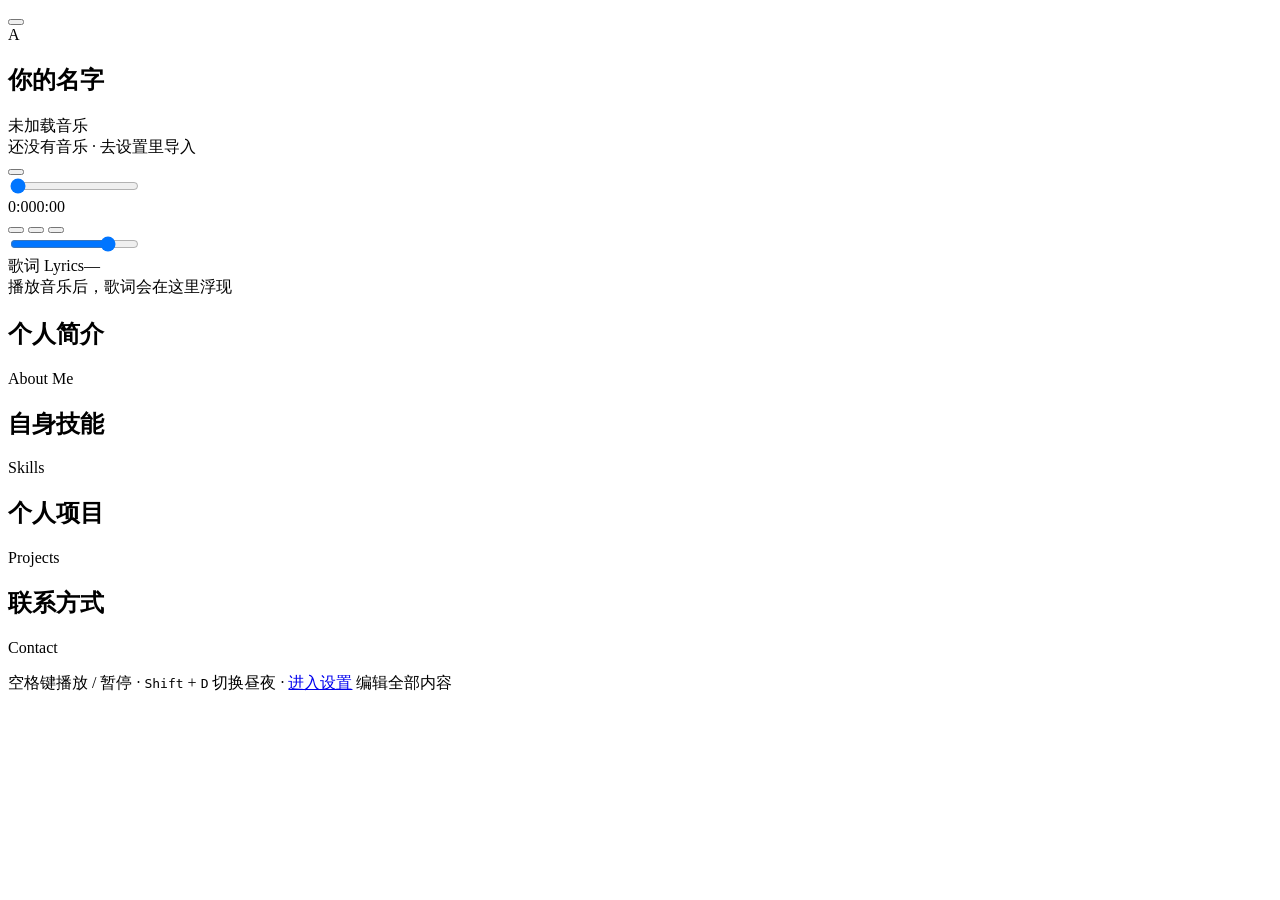
==== index.html @ a54785e3 "Add files via upload My homepage" ====
<!DOCTYPE html>
<html lang="zh-CN" data-theme="light">
<head>
<meta charset="UTF-8">
<meta name="viewport" content="width=device-width, initial-scale=1, viewport-fit=cover">
<meta name="theme-color" content="#eef1f8" id="metaTheme">
<meta name="description" content="可定制的个人主页：个人简介 / 自身技能 / 个人项目 / 联系方式 / 音乐播放器">
<title>个人主页</title>
<link rel="icon" href="data:image/svg+xml,%3Csvg xmlns='http://www.w3.org/2000/svg' viewBox='0 0 32 32'%3E%3Crect width='32' height='32' rx='9' fill='%235b7cfa'/%3E%3Ccircle cx='16' cy='13' r='4.6' fill='%23fff'/%3E%3Cpath d='M7 27c1.4-4.6 5-7 9-7s7.6 2.4 9 7' fill='%23fff'/%3E%3C/svg%3E">
<link rel="stylesheet" href="css/theme.css">
<link rel="stylesheet" href="css/main.css">
</head>
<body class="page page--home">

<!-- =========================================================================
     背景装饰层：双主题下光斑与网格线各自不同，切换时随令牌一起过渡
     ====================================================================== -->
<div class="bg-decor" aria-hidden="true">
  <span class="blob blob--1"></span>
  <span class="blob blob--2"></span>
  <span class="blob blob--3"></span>
  <i class="grid-lines"></i>
</div>

<!-- =========================================================================
     整体骨架：CSS Grid 两列
       .shell {
         grid-template-columns: 330px minmax(0, 1fr);
         grid-template-areas: "sidebar content";   ← 命名区域合并
       }
     ====================================================================== -->
<div class="shell">

  <!-- =======================================================================
       左侧栏（grid-area: sidebar）
         ① 左上角：设置按钮（跳转设置页）+ 昼夜切换按钮
         ② 中部：圆形头像 + 姓名
         ③ 下部：音乐播放器
         ④ 播放器下方：浮层歌词
       ==================================================================== -->
  <aside class="sidebar">
    <div class="sidebar__card glass">

      <!-- ① 左上角工具条 -->
      <div class="sidebar__top">
        <div class="sidebar__tools">
          <a class="icon-btn icon-btn--gear" id="settingsBtn" href="settings.html"
             title="打开设置" aria-label="打开设置页"></a>
          <button class="icon-btn theme-toggle" id="themeToggle" type="button"
                  title="切换白日 / 黑夜（快捷键 Shift + D）" aria-label="切换主题"></button>
        </div>
      </div>

      <!-- ② 圆形头像 + 姓名 -->
      <div class="profile">
        <div class="avatar">
          <img id="avatarImg" alt="个人头像" hidden>
          <span class="avatar__fallback" id="avatarFallback">A</span>
          <span class="avatar__ring" aria-hidden="true"></span>
        </div>
        <h1 class="profile__name" id="profileName">你的名字</h1>
        <p class="profile__title" id="profileTitle"></p>
        <p class="profile__motto" id="profileMotto"></p>
      </div>

      <!-- ③ 音乐播放器 -->
      <section class="player" id="player" aria-label="音乐播放器">
        <div class="player__head">
          <div class="disc" id="disc">
            <img id="cover" alt="专辑封面" hidden>
            <span class="disc__hole"></span>
          </div>
          <div class="player__meta">
            <div class="player__song" id="songTitle">未加载音乐</div>
            <div class="player__artist" id="songArtist">还没有音乐 · 去设置里导入</div>
          </div>
          <button class="icon-btn icon-btn--sm" id="listBtn" type="button" title="播放列表" aria-label="播放列表"></button>
        </div>

        <div class="player__progress">
          <input class="range" type="range" id="seek" min="0" max="1000" value="0" aria-label="播放进度">
          <div class="player__time"><span id="cur">0:00</span><span id="dur">0:00</span></div>
        </div>

        <div class="player__controls">
          <button class="ctrl" id="prevBtn" type="button" title="上一首" aria-label="上一首"></button>
          <button class="ctrl ctrl--main" id="playBtn" type="button" title="播放 / 暂停（空格）" aria-label="播放"></button>
          <button class="ctrl" id="nextBtn" type="button" title="下一首" aria-label="下一首"></button>
          <div class="player__volume">
            <span id="volumeIco" aria-hidden="true"></span>
            <input class="range" type="range" id="volume" min="0" max="100" value="80" aria-label="音量">
          </div>
        </div>

        <div class="playlist" id="playlist" hidden></div>
      </section>

      <!-- ④ 歌词浮层：随播放进度逐行浮现 -->
      <section class="lyrics" id="lyricsPanel" aria-label="歌词">
        <div class="lyrics__head"><span>歌词 Lyrics</span><span id="lyricHint">—</span></div>
        <div class="lyrics__viewport" id="lyricViewport">
          <div class="lyric-empty">播放音乐后，歌词会在这里浮现</div>
        </div>
      </section>

    </div>
  </aside>

  <!-- =======================================================================
       右侧内容区（grid-area: content）
         板块自上而下固定顺序：个人简介 → 自身技能 → 个人项目 → 联系方式
       ==================================================================== -->
  <main class="content">

    <!-- 板块一：个人简介（普通文本排版） -->
    <section class="section glass reveal" id="sec-bio" style="--i:0">
      <header class="section__head">
        <h2 class="section__title"><span class="dot"></span>个人简介</h2>
        <span class="section__en">About Me</span>
      </header>
      <div class="bio" id="bioText"></div>
      <div class="bio__meta" id="bioMeta" hidden></div>
    </section>

    <!-- 板块二：自身技能（毛玻璃卡片网格，设置里可用「+」无限新增） -->
    <section class="section glass reveal" id="sec-skills" style="--i:1">
      <header class="section__head">
        <h2 class="section__title"><span class="dot"></span>自身技能</h2>
        <span class="section__en">Skills <em id="skillCount"></em></span>
      </header>

      <!-- ★ 网格合并示例：
             grid-template-columns: repeat(auto-fill, minmax(160px, 1fr));
             grid-auto-rows: 104px;          统一行高，方便跨行合并
             grid-auto-flow: dense;          合并留下的空洞由后续卡片回填
             卡片尺寸由设置里的「卡片尺寸」决定：
               wide → grid-column: span 2        横向合并 2 列
               tall → grid-row: span 2           纵向合并 2 行
               big  → span 2 / span 2            2×2 合并 4 格                    -->
      <div class="skills-grid" id="skillsGrid"></div>
    </section>

    <!-- 板块三：个人项目（点击任意毛玻璃卡片 = 跳转 GitHub 主页） -->
    <section class="section glass reveal" id="sec-projects" style="--i:2">
      <header class="section__head">
        <h2 class="section__title"><span class="dot"></span>个人项目</h2>
        <div class="section__actions">
          <a class="chip" id="githubHome" href="#" target="_blank" rel="noopener" hidden></a>
          <span class="section__en">Projects</span>
        </div>
      </header>
      <div class="projects-grid" id="projectsGrid"></div>
    </section>

    <!-- 板块四：联系方式（微信 / QQ / 邮箱 / 电话，点击卡片复制） -->
    <section class="section glass reveal" id="sec-contact" style="--i:3">
      <header class="section__head">
        <h2 class="section__title"><span class="dot"></span>联系方式</h2>
        <span class="section__en">Contact</span>
      </header>
      <div class="contact-grid" id="contactGrid"></div>
    </section>

    <p class="foot">
      空格键播放 / 暂停 · <kbd>Shift</kbd> + <kbd>D</kbd> 切换昼夜 ·
      <a href="settings.html">进入设置</a> 编辑全部内容
    </p>
  </main>
</div>

<!-- 音乐播放内核 -->
<audio id="audio" preload="metadata"></audio>

<!-- 轻提示 -->
<div class="toast" id="toast" role="status" aria-live="polite"></div>

<script src="js/store.js"></script>
<script src="js/theme.js"></script>
<script src="js/main.js"></script>
</body>
</html>
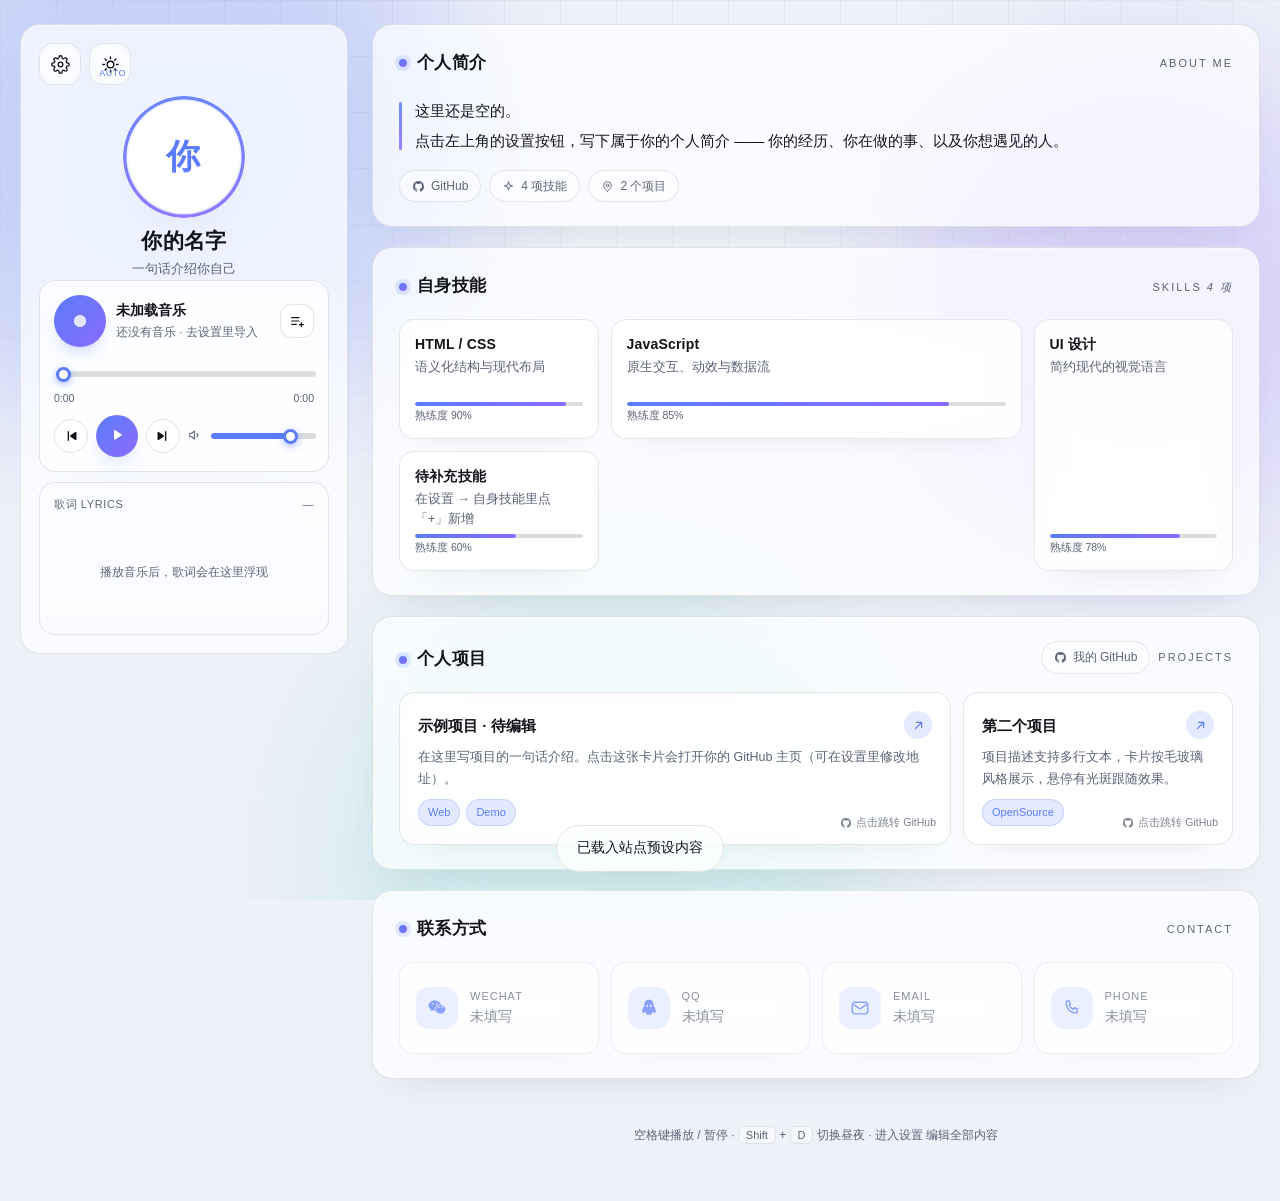
==== commit a7e5c919: "Add files via upload" ====
--- a/index.html
+++ b/index.html
@@ -7,8 +7,8 @@
 <meta name="description" content="可定制的个人主页：个人简介 / 自身技能 / 个人项目 / 联系方式 / 音乐播放器">
 <title>个人主页</title>
 <link rel="icon" href="data:image/svg+xml,%3Csvg xmlns='http://www.w3.org/2000/svg' viewBox='0 0 32 32'%3E%3Crect width='32' height='32' rx='9' fill='%235b7cfa'/%3E%3Ccircle cx='16' cy='13' r='4.6' fill='%23fff'/%3E%3Cpath d='M7 27c1.4-4.6 5-7 9-7s7.6 2.4 9 7' fill='%23fff'/%3E%3C/svg%3E">
-<link rel="stylesheet" href="css/theme.css">
-<link rel="stylesheet" href="css/main.css">
+<link rel="stylesheet" href="css/theme.css?v=2">
+<link rel="stylesheet" href="css/main.css?v=2">
 </head>
 <body class="page page--home">
 
@@ -174,8 +174,8 @@
 <!-- 轻提示 -->
 <div class="toast" id="toast" role="status" aria-live="polite"></div>
 
-<script src="js/store.js"></script>
-<script src="js/theme.js"></script>
-<script src="js/main.js"></script>
+<script src="js/store.js?v=2"></script>
+<script src="js/theme.js?v=2"></script>
+<script src="js/main.js?v=2"></script>
 </body>
 </html>
--- a/css/theme.css
+++ b/css/theme.css
@@ -0,0 +1,550 @@
+/* ============================================================================
+ * theme.css —— 设计令牌 / 白日·黑夜双主题 / 全局动效 / 通用组件
+ * ----------------------------------------------------------------------------
+ * 【主题切换动效的实现原理】
+ *   1. 用 @property 把「颜色令牌」注册成真正的 CSS 自定义属性（语法 <color>）。
+ *      未注册的自定义属性只是一段字符串，浏览器无法对它做插值；
+ *      注册之后，它就成了可以被 transition 平滑过渡的真实类型值。
+ *   2. 所有组件都只使用 var(--token) 取色，不写死颜色。
+ *   3. 切换主题时只改 <html data-theme="dark|light">，
+ *      令牌在 :root 上做 620ms 插值 → 整站颜色「同时」平滑流动。
+ *   4. JS 额外叠加波纹 / 圆形擦除 / 淡入淡出特效，形成完整的切换动效。
+ * ========================================================================== */
+
+/* ---------------------------------------------------------------------------
+ * 1. 注册可插值的令牌（颜色 + 长度）
+ * ------------------------------------------------------------------------- */
+@property --bg          { syntax: "<color>";  inherits: true; initial-value: #eef1f8; }
+@property --bg-2        { syntax: "<color>";  inherits: true; initial-value: #ffffff; }
+@property --text        { syntax: "<color>";  inherits: true; initial-value: #12141a; }
+@property --muted       { syntax: "<color>";  inherits: true; initial-value: #5c6376; }
+@property --surface     { syntax: "<color>";  inherits: true; initial-value: rgba(255,255,255,.72); }
+@property --surface-2   { syntax: "<color>";  inherits: true; initial-value: rgba(255,255,255,.48); }
+@property --border      { syntax: "<color>";  inherits: true; initial-value: rgba(18,20,26,.10); }
+@property --accent      { syntax: "<color>";  inherits: true; initial-value: #5b7cfa; }
+@property --accent-2    { syntax: "<color>";  inherits: true; initial-value: #8a6bff; }
+@property --shadow      { syntax: "<color>";  inherits: true; initial-value: rgba(23,29,48,.14); }
+@property --blur        { syntax: "<length>"; inherits: true; initial-value: 18px; }
+@property --radius      { syntax: "<length>"; inherits: true; initial-value: 20px; }
+
+/* ---------------------------------------------------------------------------
+ * 2. 令牌定义：:root = 白日主题（浅色）；[data-theme="dark"] = 黑夜主题
+ * ------------------------------------------------------------------------- */
+:root {
+  /* 时间/缓动 */
+  --dur: 620ms;
+  --dur-fast: 220ms;
+  --ease: cubic-bezier(.22, .68, .28, 1);
+  --ease-out: cubic-bezier(.16, 1, .3, 1);
+
+  /* 白日主题配色 */
+  --bg: #eef1f8;
+  --bg-2: #ffffff;
+  --text: #12141a;
+  --muted: #5c6376;
+  --surface: rgba(255, 255, 255, .72);
+  --surface-2: rgba(255, 255, 255, .48);
+  --border: rgba(18, 20, 26, .10);
+  --shadow: rgba(23, 29, 48, .14);
+  --accent: #5b7cfa;
+  --accent-2: #8a6bff;
+
+  --blob-1: rgba(91, 124, 250, .28);
+  --blob-2: rgba(138, 107, 255, .22);
+  --blob-3: rgba(64, 200, 190, .18);
+  --ink-line: rgba(18, 20, 26, .045);
+
+  color-scheme: light;
+
+  /* ★ 主题动效核心：令牌自身参与过渡，整站颜色随之流动 */
+  transition:
+    --bg var(--dur) var(--ease),
+    --bg-2 var(--dur) var(--ease),
+    --text var(--dur) var(--ease),
+    --muted var(--dur) var(--ease),
+    --surface var(--dur) var(--ease),
+    --surface-2 var(--dur) var(--ease),
+    --border var(--dur) var(--ease),
+    --accent var(--dur) var(--ease),
+    --accent-2 var(--dur) var(--ease),
+    --shadow var(--dur) var(--ease);
+}
+
+[data-theme="dark"] {
+  /* 黑夜主题配色 */
+  --bg: #0a0c12;
+  --bg-2: #12151d;
+  --text: #eef1f8;
+  --muted: #98a1b4;
+  --surface: rgba(24, 28, 38, .66);
+  --surface-2: rgba(30, 35, 47, .5);
+  --border: rgba(255, 255, 255, .10);
+  --shadow: rgba(0, 0, 0, .55);
+  --accent: #6d8bff;
+  --accent-2: #a98cff;
+
+  --blob-1: rgba(80, 110, 240, .30);
+  --blob-2: rgba(150, 100, 255, .24);
+  --blob-3: rgba(40, 180, 200, .18);
+  --ink-line: rgba(255, 255, 255, .05);
+
+  color-scheme: dark;
+}
+
+/* ---------------------------------------------------------------------------
+ * 2.1 由强调色派生出来的半透明色
+ * ---------------------------------------------------------------------------
+ * ⚠️ 线上兼容性：这些值用 color-mix() 从 --accent 实时推导。
+ *    旧版 Safari(<16.2) / Firefox(<113) 不认识 color-mix，
+ *    而「未注册的自定义属性里写了不支持的函数」不会退回上一行声明，
+ *    只会让最终 background/border 变成无效值（界面掉色）。
+ *    所以这里先给一套固定兜底值，再用 @supports 覆盖成动态推导 —— 
+ *    这样任何浏览器打开线上站点都能看到完整的毛玻璃与强调色。
+ * ------------------------------------------------------------------------- */
+:root {
+  --accent-soft: rgba(91, 124, 250, .16);
+  --accent-line: rgba(91, 124, 250, .45);
+  --ring: rgba(91, 124, 250, .55);
+  --track: rgba(18, 20, 26, .14);
+}
+[data-theme="dark"] {
+  --accent-soft: rgba(109, 139, 255, .18);
+  --accent-line: rgba(109, 139, 255, .45);
+  --ring: rgba(109, 139, 255, .55);
+  --track: rgba(255, 255, 255, .14);
+}
+@supports (color: color-mix(in oklab, red, blue)) {
+  :root {
+    --accent-soft: color-mix(in oklab, var(--accent) 16%, transparent);
+    --accent-line: color-mix(in oklab, var(--accent) 45%, transparent);
+    --ring: color-mix(in oklab, var(--accent) 55%, transparent);
+    --track: color-mix(in oklab, var(--text) 14%, transparent);
+  }
+}
+
+/* ---------------------------------------------------------------------------
+ * 3. 基础重置
+ * ------------------------------------------------------------------------- */
+* { box-sizing: border-box; }
+
+html, body { min-height: 100%; }
+
+body {
+  margin: 0;
+  font-family: "PingFang SC", "HarmonyOS Sans SC", "Microsoft YaHei UI", "Microsoft YaHei",
+               -apple-system, BlinkMacSystemFont, "Segoe UI", Roboto, "Helvetica Neue", sans-serif;
+  font-size: 15px;
+  line-height: 1.7;
+  color: var(--text);
+  background: var(--bg);
+  -webkit-font-smoothing: antialiased;
+  text-rendering: optimizeLegibility;
+  overflow-x: hidden;
+}
+
+h1, h2, h3, h4, p, figure { margin: 0; }
+a { color: inherit; text-decoration: none; }
+button, input, select, textarea { font: inherit; color: inherit; }
+button { border: 0; background: none; cursor: pointer; }
+img { display: block; max-width: 100%; }
+ul { margin: 0; padding: 0; list-style: none; }
+
+/* hidden 属性必须永远生效：否则 img/display:flex 等规则会盖掉它，
+   导致未设置头像时把 alt 文字（"个人头像"）显示出来 */
+[hidden] { display: none !important; }
+
+::selection { background: var(--accent-soft); color: var(--text); }
+
+:focus-visible {
+  outline: 2px solid var(--ring);
+  outline-offset: 2px;
+  border-radius: 8px;
+}
+
+/* 滚动条 */
+* { scrollbar-width: thin; scrollbar-color: var(--track) transparent; }
+*::-webkit-scrollbar { width: 8px; height: 8px; }
+*::-webkit-scrollbar-thumb {
+  background: var(--track);
+  border-radius: 999px;
+}
+*::-webkit-scrollbar-thumb:hover { background: var(--accent-line); }
+*::-webkit-scrollbar-track { background: transparent; }
+
+/* ---------------------------------------------------------------------------
+ * 4. 背景装饰：双主题各有不同的光斑与网格线
+ * ------------------------------------------------------------------------- */
+.bg-decor {
+  position: fixed;
+  inset: 0;
+  z-index: 0;
+  overflow: hidden;
+  pointer-events: none;
+}
+.bg-decor .blob {
+  position: absolute;
+  display: block;
+  border-radius: 50%;
+  filter: blur(70px);
+  opacity: .95;
+  transition: background var(--dur) var(--ease);
+}
+.blob--1 { width: 46vw; height: 46vw; left: -10vw; top: -12vw; background: var(--blob-1); animation: float1 22s var(--ease) infinite alternate; }
+.blob--2 { width: 38vw; height: 38vw; right: -8vw; top: 6vh; background: var(--blob-2); animation: float2 26s var(--ease) infinite alternate; }
+.blob--3 { width: 42vw; height: 42vw; left: 26vw; bottom: -18vw; background: var(--blob-3); animation: float3 30s var(--ease) infinite alternate; }
+
+.bg-decor .grid-lines {
+  position: absolute;
+  inset: 0;
+  background-image:
+    linear-gradient(to right, var(--ink-line) 1px, transparent 1px),
+    linear-gradient(to bottom, var(--ink-line) 1px, transparent 1px);
+  background-size: 56px 56px;
+  mask-image: radial-gradient(120% 90% at 50% 0%, #000 20%, transparent 78%);
+  -webkit-mask-image: radial-gradient(120% 90% at 50% 0%, #000 20%, transparent 78%);
+  transition: background-image var(--dur) var(--ease);
+}
+
+@keyframes float1 { from { transform: translate3d(0, 0, 0) scale(1); } to { transform: translate3d(4vw, 6vh, 0) scale(1.12); } }
+@keyframes float2 { from { transform: translate3d(0, 0, 0) scale(1.08); } to { transform: translate3d(-5vw, 8vh, 0) scale(.95); } }
+@keyframes float3 { from { transform: translate3d(0, 0, 0) scale(.96); } to { transform: translate3d(6vw, -6vh, 0) scale(1.1); } }
+
+/* ---------------------------------------------------------------------------
+ * 5. 通用组件
+ * ------------------------------------------------------------------------- */
+
+/* 5.1 毛玻璃卡片 —— 技能 / 项目 / 联系方式等板块的视觉基础 */
+.glass {
+  position: relative;
+  background: var(--surface);
+  border: 1px solid var(--border);
+  border-radius: var(--radius);
+  backdrop-filter: blur(var(--blur)) saturate(160%);
+  -webkit-backdrop-filter: blur(var(--blur)) saturate(160%);
+  box-shadow:
+    0 18px 40px -24px var(--shadow),
+    inset 0 1px 0 color-mix(in oklab, var(--bg-2) 55%, transparent);
+}
+
+.card { padding: 22px; }
+
+/* 5.2 按钮 */
+.btn {
+  display: inline-flex;
+  align-items: center;
+  gap: 8px;
+  padding: 10px 16px;
+  border-radius: calc(var(--radius) * .6);
+  background: var(--surface-2);
+  border: 1px solid var(--border);
+  color: var(--text);
+  font-size: 14px;
+  font-weight: 500;
+  cursor: pointer;
+  transition: transform var(--dur-fast) var(--ease), background var(--dur-fast) var(--ease),
+              border-color var(--dur-fast) var(--ease), box-shadow var(--dur-fast) var(--ease);
+}
+.btn:hover { transform: translateY(-2px); border-color: var(--accent-line); box-shadow: 0 12px 24px -16px var(--shadow); }
+.btn:active { transform: translateY(0) scale(.98); }
+.btn svg { width: 16px; height: 16px; }
+
+.btn--primary {
+  background: linear-gradient(135deg, var(--accent), var(--accent-2));
+  border-color: transparent;
+  color: #fff;
+  box-shadow: 0 14px 28px -16px var(--accent);
+}
+.btn--primary:hover { box-shadow: 0 18px 34px -14px var(--accent); }
+
+.btn--ghost { background: transparent; }
+.btn--danger { color: #ff6b6b; border-color: color-mix(in oklab, #ff6b6b 35%, transparent); }
+.btn--danger:hover { background: color-mix(in oklab, #ff6b6b 12%, transparent); border-color: #ff6b6b; }
+.btn--sm { padding: 7px 12px; font-size: 13px; }
+
+/* 5.3 图标按钮（设置入口 / 主题切换） */
+.icon-btn {
+  display: inline-grid;
+  place-items: center;
+  width: 42px;
+  height: 42px;
+  border-radius: 14px;
+  background: var(--surface-2);
+  border: 1px solid var(--border);
+  color: var(--text);
+  cursor: pointer;
+  backdrop-filter: blur(calc(var(--blur) * .6));
+  -webkit-backdrop-filter: blur(calc(var(--blur) * .6));
+  transition: transform var(--dur-fast) var(--ease), background var(--dur-fast) var(--ease),
+              border-color var(--dur-fast) var(--ease), color var(--dur-fast) var(--ease);
+}
+.icon-btn:hover { transform: translateY(-2px); border-color: var(--accent-line); color: var(--accent); }
+.icon-btn:active { transform: scale(.94); }
+.icon-btn svg { width: 19px; height: 19px; }
+.icon-btn--sm { width: 34px; height: 34px; border-radius: 11px; }
+.icon-btn--sm svg { width: 16px; height: 16px; }
+
+/* 设置齿轮：悬停缓慢旋转 */
+.icon-btn--gear:hover svg { transform: rotate(60deg); }
+.icon-btn--gear svg { transition: transform 520ms var(--ease-out); }
+
+/* 5.4 昼夜切换按钮：太阳/月亮叠放 + 旋转淡出淡入 */
+.theme-toggle { position: relative; overflow: hidden; }
+.theme-toggle .tm-ico {
+  position: absolute;
+  inset: 0;
+  display: grid;
+  place-items: center;
+  transition: transform 520ms var(--ease-out), opacity 320ms var(--ease);
+}
+.theme-toggle .tm-ico--sun { transform: translateY(0) rotate(0deg); opacity: 1; }
+.theme-toggle .tm-ico--moon { transform: translateY(120%) rotate(-90deg); opacity: 0; }
+[data-theme="dark"] .theme-toggle .tm-ico--sun { transform: translateY(-120%) rotate(90deg); opacity: 0; }
+[data-theme="dark"] .theme-toggle .tm-ico--moon { transform: translateY(0) rotate(0deg); opacity: 1; }
+.theme-toggle .auto-badge {
+  position: absolute;
+  right: 4px;
+  bottom: 3px;
+  font-size: 9px;
+  letter-spacing: .5px;
+  color: var(--accent);
+  opacity: 0;
+  transform: translateY(4px);
+  transition: opacity var(--dur-fast) var(--ease), transform var(--dur-fast) var(--ease);
+}
+body[data-theme-mode="auto"] .theme-toggle .auto-badge { opacity: 1; transform: translateY(0); }
+
+/* 5.5 表单控件 */
+.field { display: grid; gap: 8px; margin-bottom: 18px; }
+.field__label { font-size: 13px; font-weight: 600; color: var(--text); display: flex; align-items: center; gap: 8px; }
+.field__hint { font-size: 12px; color: var(--muted); line-height: 1.6; }
+
+.input, .textarea, .select {
+  width: 100%;
+  padding: 11px 14px;
+  border-radius: calc(var(--radius) * .55);
+  background: var(--surface-2);
+  border: 1px solid var(--border);
+  color: var(--text);
+  font-size: 14px;
+  transition: border-color var(--dur-fast) var(--ease), box-shadow var(--dur-fast) var(--ease), background var(--dur-fast) var(--ease);
+}
+.input::placeholder, .textarea::placeholder { color: var(--muted); opacity: .75; }
+.input:focus, .textarea:focus, .select:focus {
+  outline: none;
+  border-color: var(--accent);
+  box-shadow: 0 0 0 4px var(--accent-soft);
+}
+.textarea { min-height: 110px; resize: vertical; line-height: 1.75; }
+.select { appearance: none; cursor: pointer;
+  background-image: linear-gradient(45deg, transparent 50%, var(--muted) 50%), linear-gradient(135deg, var(--muted) 50%, transparent 50%);
+  background-position: calc(100% - 18px) calc(50% + 1px), calc(100% - 13px) calc(50% + 1px);
+  background-size: 5px 5px, 5px 5px;
+  background-repeat: no-repeat;
+  padding-right: 34px;
+}
+.select option { background: var(--bg-2); color: var(--text); }
+
+/* 自定义滑杆：用 --p 控制已填充比例 */
+.range {
+  -webkit-appearance: none;
+  appearance: none;
+  width: 100%;
+  height: 6px;
+  border-radius: 999px;
+  background: linear-gradient(90deg, var(--accent) 0 var(--p, 0%), var(--track) var(--p, 0%) 100%);
+  cursor: pointer;
+  transition: background var(--dur-fast) linear;
+}
+.range::-webkit-slider-thumb {
+  -webkit-appearance: none;
+  width: 15px; height: 15px;
+  border-radius: 50%;
+  background: var(--bg-2);
+  border: 3px solid var(--accent);
+  box-shadow: 0 2px 10px -2px var(--accent);
+  transition: transform var(--dur-fast) var(--ease);
+}
+.range::-webkit-slider-thumb:hover { transform: scale(1.18); }
+.range::-moz-range-thumb {
+  width: 13px; height: 13px; border-radius: 50%;
+  background: var(--bg-2); border: 3px solid var(--accent); cursor: pointer;
+}
+
+/* 开关 */
+.switch { display: inline-flex; align-items: center; gap: 10px; cursor: pointer; user-select: none; }
+.switch input { position: absolute; opacity: 0; pointer-events: none; }
+.switch__track {
+  width: 44px; height: 26px; border-radius: 999px;
+  background: var(--track);
+  border: 1px solid var(--border);
+  position: relative;
+  transition: background var(--dur-fast) var(--ease);
+}
+.switch__track::after {
+  content: "";
+  position: absolute; top: 2px; left: 2px;
+  width: 20px; height: 20px; border-radius: 50%;
+  background: var(--bg-2);
+  box-shadow: 0 2px 8px -2px var(--shadow);
+  transition: transform 320ms var(--ease-out), background var(--dur-fast) var(--ease);
+}
+.switch input:checked + .switch__track { background: linear-gradient(135deg, var(--accent), var(--accent-2)); }
+.switch input:checked + .switch__track::after { transform: translateX(18px); }
+.switch__text { font-size: 13px; }
+
+/* 分段控件 */
+.seg {
+  display: inline-flex;
+  gap: 4px;
+  padding: 4px;
+  border-radius: calc(var(--radius) * .6);
+  background: var(--surface-2);
+  border: 1px solid var(--border);
+}
+.seg__item {
+  padding: 8px 16px;
+  border-radius: calc(var(--radius) * .45);
+  font-size: 13px;
+  font-weight: 500;
+  color: var(--muted);
+  transition: color var(--dur-fast) var(--ease), background var(--dur-fast) var(--ease), transform var(--dur-fast) var(--ease);
+}
+.seg__item:hover { color: var(--text); }
+.seg__item.is-active {
+  color: #fff;
+  background: linear-gradient(135deg, var(--accent), var(--accent-2));
+  box-shadow: 0 8px 18px -12px var(--accent);
+}
+
+/* 色点 */
+.color-dots { display: flex; gap: 10px; flex-wrap: wrap; align-items: center; }
+.color-dot {
+  width: 28px; height: 28px; border-radius: 50%;
+  border: 2px solid transparent;
+  box-shadow: 0 4px 12px -6px var(--shadow);
+  cursor: pointer;
+  transition: transform var(--dur-fast) var(--ease), border-color var(--dur-fast) var(--ease);
+}
+.color-dot:hover { transform: scale(1.12); }
+.color-dot.is-active { border-color: var(--text); transform: scale(1.06); }
+input[type="color"].color-input {
+  width: 44px; height: 30px; padding: 0; border: 1px solid var(--border);
+  border-radius: 9px; background: none; cursor: pointer;
+}
+
+/* 提示条 */
+.toast {
+  position: fixed;
+  left: 50%;
+  bottom: 28px;
+  z-index: 9999;
+  transform: translate(-50%, 24px);
+  padding: 11px 20px;
+  font-size: 13.5px;
+  color: var(--text);
+  border-radius: 999px;
+  background: var(--surface);
+  border: 1px solid var(--border);
+  backdrop-filter: blur(calc(var(--blur) * 1.2)) saturate(160%);
+  -webkit-backdrop-filter: blur(calc(var(--blur) * 1.2)) saturate(160%);
+  box-shadow: 0 20px 40px -22px var(--shadow);
+  opacity: 0;
+  pointer-events: none;
+  transition: opacity 300ms var(--ease), transform 380ms var(--ease-out);
+}
+.toast.is-on { opacity: 1; transform: translate(-50%, 0); }
+
+/* ---------------------------------------------------------------------------
+ * 6. 主题切换特效层（由 js/theme.js 动态创建与驱动）
+ * ------------------------------------------------------------------------- */
+
+/* 6.1 波纹：从点击处扩散的强调色光波 */
+.fx-wave {
+  position: fixed;
+  z-index: 9998;
+  left: 0; top: 0;
+  width: 12px; height: 12px;
+  margin: -6px 0 0 -6px;
+  border-radius: 50%;
+  pointer-events: none;
+  background: radial-gradient(circle, var(--accent-soft) 0%, color-mix(in oklab, var(--accent) 10%, transparent) 45%, transparent 70%);
+  transform: translate3d(var(--fx-x), var(--fx-y), 0) scale(.4);
+  opacity: .95;
+  animation: fx-wave-out var(--fx-dur, 760ms) var(--ease-out) forwards;
+}
+@keyframes fx-wave-out {
+  to { transform: translate3d(var(--fx-x), var(--fx-y), 0) scale(var(--fx-scale, 150)); opacity: 0; }
+}
+
+/* 6.2 圆形擦除：新主题背景从点击处铺满全屏 */
+.fx-wipe {
+  position: fixed;
+  inset: 0;
+  z-index: 9997;
+  pointer-events: none;
+  background: var(--wipe-color);
+  clip-path: circle(0% at var(--fx-x) var(--fx-y));
+  transition: clip-path var(--fx-dur, 620ms) var(--ease-out), opacity var(--dur-fast) var(--ease);
+}
+.fx-wipe.is-grow { clip-path: circle(var(--fx-r, 150%) at var(--fx-x) var(--fx-y)); }
+.fx-wipe.is-out { opacity: 0; }
+
+/* 6.3 淡入淡出：一层与主题同色的薄幕 */
+.fx-veil {
+  position: fixed;
+  inset: 0;
+  z-index: 9997;
+  pointer-events: none;
+  background: var(--wipe-color);
+  opacity: 0;
+  transition: opacity calc(var(--fx-dur, 620ms) / 2) var(--ease), background var(--dur) var(--ease);
+}
+.fx-veil.is-on { opacity: .55; }
+
+/* 6.4 内容层的切换微动效：整页轻微缩放 + 上浮，掩盖颜色插值的瞬间 */
+body.is-switching .shell { animation: shell-swap 620ms var(--ease-out); }
+@keyframes shell-swap {
+  0%   { transform: scale(1); filter: blur(0); }
+  35%  { transform: scale(.992); filter: blur(1.2px); }
+  100% { transform: scale(1); filter: blur(0); }
+}
+
+/* 6.5 原生 View Transitions（浏览器支持时自动获得圆形揭示效果） */
+::view-transition-old(root),
+::view-transition-new(root) { animation: none; mix-blend-mode: normal; }
+::view-transition-old(root) { z-index: 1; }
+::view-transition-new(root) { z-index: 2; }
+
+/* ---------------------------------------------------------------------------
+ * 7. 动画工具类
+ * ------------------------------------------------------------------------- */
+@keyframes fade-up { from { opacity: 0; transform: translateY(18px); } to { opacity: 1; transform: none; } }
+@keyframes pop-in  { from { opacity: 0; transform: scale(.92); } to { opacity: 1; transform: scale(1); } }
+@keyframes spin    { to { transform: rotate(360deg); } }
+@keyframes pulse   { 0%, 100% { opacity: .55; } 50% { opacity: 1; } }
+
+.anim-fade-up { animation: fade-up 620ms var(--ease-out) both; animation-delay: calc(var(--i, 0) * 70ms); }
+
+/* 滚动渐入：由 IntersectionObserver 添加 .is-in */
+.reveal { opacity: 0; transform: translateY(22px); transition: opacity 640ms var(--ease-out), transform 640ms var(--ease-out); transition-delay: calc(var(--i, 0) * 70ms); }
+.reveal.is-in { opacity: 1; transform: none; }
+
+/* ---------------------------------------------------------------------------
+ * 8. 无障碍：尊重系统「减弱动态效果」偏好
+ * ------------------------------------------------------------------------- */
+@media (prefers-reduced-motion: reduce) {
+  *, *::before, *::after {
+    animation-duration: .001ms !important;
+    animation-iteration-count: 1 !important;
+    transition-duration: .001ms !important;
+  }
+}
+
+/* 关闭动效（设置里的开关会给 <html> 加 .no-motion） */
+.no-motion *,
+.no-motion *::before,
+.no-motion *::after {
+  animation-duration: .001ms !important;
+  transition-duration: .001ms !important;
+}
+.no-motion { --dur: 0ms; --dur-fast: 0ms; }
--- a/css/main.css
+++ b/css/main.css
@@ -0,0 +1,642 @@
+/* ============================================================================
+ * main.css —— 个人主页布局
+ * ----------------------------------------------------------------------------
+ * ★★★ 网格合并（Grid Merge）速查 —— 本文件所有排版都由 CSS Grid 完成 ★★★
+ *
+ *   ① 命名区域合并：grid-template-areas 中同名的字符串会被合并成一整块区域，
+ *      例如 "sidebar content" 让侧栏独占第一列，内容区独占第二列，两列不会互相挤压。
+ *          grid-template-columns: 320px minmax(0, 1fr);
+ *          grid-template-areas: "sidebar content";
+ *
+ *   ② 跨列合并（横向合并）：grid-column: span 2;  —— 卡片横跨 2 条列轨道
+ *   ③ 跨行合并（纵向合并）：grid-row: span 2;     —— 卡片纵跨 2 条行轨道
+ *   ④ 四点定位合并：grid-area: 行起 / 列起 / 行止 / 列止，例如 grid-area: 1 / 1 / 3 / 3
+ *      表示从第 1 行第 1 列开始，到第 3 行第 3 列之前结束（吃掉 2×2 = 4 个单元格）。
+ *   ⑤ 整行合并：grid-column: 1 / -1;  —— 从第一条线到最后一条线，即横跨整行。
+ *   ⑥ dense 自动回填：grid-auto-flow: dense; —— 大卡片合并后留下的空洞，
+ *      由后面的小卡片自动补位，避免出现锯齿状空隙（技能网格就靠它）。
+ *
+ *   主页结构：
+ *     .shell  ├─ .sidebar（设置按钮 / 圆形头像+姓名 / 音乐播放器 / 浮层歌词）
+ *             └─ .content（个人简介 → 自身技能 → 个人项目 → 联系方式，自上而下）
+ * ========================================================================== */
+
+/* ---------------------------------------------------------------------------
+ * 1. 页面骨架
+ * ------------------------------------------------------------------------- */
+.page {
+  position: relative;
+  min-height: 100vh;
+  padding: 24px 0 56px;
+}
+
+.shell {
+  position: relative;
+  z-index: 1;
+  width: min(1240px, calc(100% - 40px));
+  margin: 0 auto;
+
+  display: grid;
+  /* ① 命名区域合并：两列 + 两个区域名 */
+  grid-template-columns: 330px minmax(0, 1fr);
+  grid-template-areas: "sidebar content";
+  gap: 22px;
+  align-items: start;
+}
+
+/* ---------------------------------------------------------------------------
+ * 2. 左侧栏
+ * ------------------------------------------------------------------------- */
+.sidebar {
+  grid-area: sidebar;             /* ① 直接引用命名区域，等价于 grid-column:1 / grid-row:1 */
+  position: sticky;
+  top: 24px;
+  display: grid;
+  gap: 14px;
+  max-height: calc(100vh - 48px);
+  overflow-y: auto;
+  overflow-x: hidden;
+  padding-right: 2px;
+}
+.sidebar::-webkit-scrollbar { width: 5px; }
+
+.sidebar__card { padding: 18px; }
+
+/* 左上角工具条：设置按钮 + 昼夜切换按钮 */
+.sidebar__top {
+  display: flex;
+  align-items: center;
+  justify-content: space-between;
+  gap: 8px;
+  margin-bottom: 16px;
+}
+.sidebar__tools { display: flex; gap: 8px; }
+
+/* ---------------------------------------------------------------------------
+ * 3. 圆形头像 + 姓名
+ * ------------------------------------------------------------------------- */
+.profile { display: grid; justify-items: center; text-align: center; gap: 4px; }
+
+.avatar {
+  position: relative;
+  width: 112px;
+  height: 112px;
+  border-radius: 50%;
+  display: grid;
+  place-items: center;
+  margin-bottom: 10px;
+  background: var(--bg-2);
+  box-shadow: 0 20px 40px -26px var(--shadow);
+}
+.avatar img {
+  width: 100%; height: 100%;
+  border-radius: 50%;
+  object-fit: cover;
+  background: linear-gradient(135deg, var(--accent-soft), var(--surface-2));
+  transition: transform 620ms var(--ease-out);
+}
+.avatar:hover img { transform: scale(1.05); }
+/* 头像外圈的渐变光环：用 conic-gradient + mask 抠出圆环 */
+.avatar__ring {
+  position: absolute;
+  inset: -5px;
+  border-radius: 50%;
+  background: conic-gradient(from 0deg, var(--accent), var(--accent-2), var(--accent));
+  -webkit-mask: radial-gradient(farthest-side, transparent calc(100% - 4px), #000 calc(100% - 3px));
+  mask: radial-gradient(farthest-side, transparent calc(100% - 4px), #000 calc(100% - 3px));
+  animation: spin 9s linear infinite;
+  opacity: .9;
+}
+.avatar__fallback {
+  font-size: 34px;
+  font-weight: 700;
+  letter-spacing: 2px;
+  color: var(--accent);
+}
+
+.profile__name {
+  font-size: 21px;
+  font-weight: 700;
+  letter-spacing: .4px;
+  line-height: 1.35;
+  word-break: break-word;
+}
+.profile__title {
+  font-size: 13px;
+  color: var(--muted);
+  line-height: 1.6;
+}
+.profile__motto {
+  margin-top: 6px;
+  padding: 5px 12px;
+  font-size: 12px;
+  color: var(--accent);
+  background: var(--accent-soft);
+  border-radius: 999px;
+}
+.profile__motto:empty { display: none; }
+
+/* ---------------------------------------------------------------------------
+ * 4. 音乐播放器
+ * ------------------------------------------------------------------------- */
+.player {
+  padding: 14px;
+  border-radius: calc(var(--radius) * .8);
+  background: var(--surface-2);
+  border: 1px solid var(--border);
+  backdrop-filter: blur(calc(var(--blur) * .8)) saturate(150%);
+  -webkit-backdrop-filter: blur(calc(var(--blur) * .8)) saturate(150%);
+}
+
+.player__head { display: grid; grid-template-columns: 52px minmax(0, 1fr) 34px; gap: 10px; align-items: center; }
+
+/* 唱片：播放时旋转 */
+.disc {
+  position: relative;
+  width: 52px; height: 52px;
+  border-radius: 50%;
+  overflow: hidden;
+  background: linear-gradient(135deg, var(--accent), var(--accent-2));
+  display: grid;
+  place-items: center;
+  box-shadow: 0 10px 22px -14px var(--accent);
+}
+.disc img { width: 100%; height: 100%; object-fit: cover; border-radius: 50%; }
+.disc__hole {
+  position: absolute; inset: 0;
+  border-radius: 50%;
+  background: radial-gradient(circle, color-mix(in oklab, var(--bg) 90%, transparent) 0 16%, transparent 17%);
+  pointer-events: none;
+}
+.disc.is-playing { animation: spin 6s linear infinite; }
+
+.player__meta { min-width: 0; }
+.player__song {
+  font-size: 13.5px;
+  font-weight: 600;
+  white-space: nowrap; overflow: hidden; text-overflow: ellipsis;
+}
+.player__artist {
+  font-size: 11.5px;
+  color: var(--muted);
+  white-space: nowrap; overflow: hidden; text-overflow: ellipsis;
+}
+
+.player__progress { margin: 12px 0 8px; }
+.player__time {
+  display: flex; justify-content: space-between;
+  margin-top: 5px;
+  font-size: 10.5px;
+  font-variant-numeric: tabular-nums;
+  color: var(--muted);
+}
+
+.player__controls {
+  display: grid;
+  grid-template-columns: auto auto auto minmax(0, 1fr);  /* ② 四列：三个按钮 + 音量自适应 */
+  gap: 8px;
+  align-items: center;
+}
+.ctrl {
+  display: grid; place-items: center;
+  width: 34px; height: 34px;
+  border-radius: 50%;
+  color: var(--text);
+  background: var(--surface);
+  border: 1px solid var(--border);
+  transition: transform var(--dur-fast) var(--ease), color var(--dur-fast) var(--ease), border-color var(--dur-fast) var(--ease);
+}
+.ctrl:hover { transform: scale(1.08); color: var(--accent); border-color: var(--accent-line); }
+.ctrl:active { transform: scale(.94); }
+.ctrl svg { width: 16px; height: 16px; }
+.ctrl--main {
+  width: 42px; height: 42px;
+  color: #fff;
+  background: linear-gradient(135deg, var(--accent), var(--accent-2));
+  border-color: transparent;
+  box-shadow: 0 12px 24px -14px var(--accent);
+}
+.ctrl--main svg { width: 18px; height: 18px; }
+.ctrl--main.is-playing { animation: pulse 2.4s var(--ease) infinite; }
+
+.player__volume { display: grid; grid-template-columns: 14px minmax(0, 1fr); gap: 7px; align-items: center; }
+.player__volume svg { width: 14px; height: 14px; color: var(--muted); }
+
+/* 播放列表抽屉 */
+.playlist {
+  margin-top: 10px;
+  max-height: 168px;
+  overflow-y: auto;
+  border-top: 1px dashed var(--border);
+  padding-top: 8px;
+  display: grid;
+  gap: 2px;
+}
+.playlist[hidden] { display: none; }
+.playlist__item {
+  display: grid;
+  grid-template-columns: 18px minmax(0, 1fr) auto;   /* ② 序号 / 标题 / 时长 */
+  gap: 8px;
+  align-items: center;
+  padding: 7px 8px;
+  border-radius: 9px;
+  font-size: 12.5px;
+  color: var(--muted);
+  cursor: pointer;
+  transition: background var(--dur-fast) var(--ease), color var(--dur-fast) var(--ease);
+}
+.playlist__item:hover { background: var(--accent-soft); color: var(--text); }
+.playlist__item.is-active { color: var(--accent); background: var(--accent-soft); font-weight: 600; }
+.playlist__no { font-variant-numeric: tabular-nums; opacity: .7; }
+.playlist__name { white-space: nowrap; overflow: hidden; text-overflow: ellipsis; }
+.playlist__empty { padding: 14px 6px; font-size: 12px; color: var(--muted); text-align: center; line-height: 1.8; }
+
+/* ---------------------------------------------------------------------------
+ * 5. 歌词浮层（播放器下方浮现）
+ * ------------------------------------------------------------------------- */
+.lyrics {
+  margin-top: 10px;
+  padding: 12px 14px;
+  border-radius: calc(var(--radius) * .8);
+  background: linear-gradient(180deg, var(--surface-2), transparent);
+  border: 1px solid var(--border);
+  overflow: hidden;
+}
+.lyrics__head {
+  display: flex; justify-content: space-between; align-items: center;
+  font-size: 11px; color: var(--muted); letter-spacing: .6px; text-transform: uppercase;
+  margin-bottom: 8px;
+}
+.lyrics__viewport {
+  position: relative;
+  height: 100px;                       /* 固定 3 行高度：上下两端做淡出遮罩 */
+  overflow: hidden;
+  mask-image: linear-gradient(180deg, transparent 0, #000 26%, #000 74%, transparent 100%);
+  -webkit-mask-image: linear-gradient(180deg, transparent 0, #000 26%, #000 74%, transparent 100%);
+}
+.lyrics__track {
+  position: absolute;
+  left: 0; right: 0; top: 0;
+  transition: transform 560ms var(--ease-out);
+  will-change: transform;
+}
+.lyric-line {
+  height: 33px;
+  line-height: 33px;
+  font-size: 13px;
+  color: var(--muted);
+  opacity: .38;
+  filter: blur(.6px);
+  text-align: center;
+  white-space: nowrap; overflow: hidden; text-overflow: ellipsis;
+  transform: scale(.94);
+  transition: opacity 460ms var(--ease), transform 460ms var(--ease-out), filter 460ms var(--ease), color 460ms var(--ease);
+}
+.lyric-line.is-near { opacity: .6; filter: blur(.2px); transform: scale(.97); }
+.lyric-line.is-active {
+  opacity: 1;
+  filter: none;
+  transform: scale(1.04);
+  color: var(--accent);
+  font-weight: 700;
+}
+.lyric-empty {
+  display: grid; place-items: center;
+  height: 100px;
+  font-size: 12px;
+  color: var(--muted);
+  text-align: center;
+  padding: 0 6px;
+  line-height: 1.9;
+}
+
+/* ---------------------------------------------------------------------------
+ * 6. 右侧内容区（五大板块自上而下）
+ * ------------------------------------------------------------------------- */
+.content {
+  grid-area: content;              /* ① 命名区域合并的第二块 */
+  display: grid;
+  gap: 20px;
+  min-width: 0;
+}
+
+.section { padding: 24px 26px; }
+
+.section__head {
+  display: flex;
+  align-items: baseline;
+  justify-content: space-between;
+  gap: 12px;
+  margin-bottom: 18px;
+}
+.section__title {
+  display: flex; align-items: center; gap: 10px;
+  font-size: 17px;
+  font-weight: 700;
+  letter-spacing: .3px;
+}
+.section__title .dot {
+  width: 8px; height: 8px; border-radius: 50%;
+  background: linear-gradient(135deg, var(--accent), var(--accent-2));
+  box-shadow: 0 0 0 4px var(--accent-soft);
+}
+.section__en {
+  font-size: 11px;
+  letter-spacing: 2px;
+  text-transform: uppercase;
+  color: var(--muted);
+}
+.section__actions { display: flex; align-items: center; gap: 8px; }
+
+/* 6.1 个人简介：普通文本排版（不使用卡片/标签） */
+.bio {
+  position: relative;
+  padding-left: 16px;
+  font-size: 15px;
+  line-height: 2;
+  color: var(--text);
+  white-space: pre-wrap;         /* 保留用户在设置里输入的换行 */
+  word-break: break-word;
+}
+.bio::before {
+  content: "";
+  position: absolute;
+  left: 0; top: 6px; bottom: 6px;
+  width: 3px;
+  border-radius: 999px;
+  background: linear-gradient(180deg, var(--accent), var(--accent-2));
+  opacity: .85;
+}
+.bio.is-empty { color: var(--muted); font-style: italic; }
+.bio__meta { margin-top: 14px; display: flex; flex-wrap: wrap; gap: 8px; }
+.chip {
+  display: inline-flex; align-items: center; gap: 6px;
+  padding: 5px 12px;
+  font-size: 12px;
+  color: var(--muted);
+  border-radius: 999px;
+  background: var(--surface-2);
+  border: 1px solid var(--border);
+}
+.chip svg { width: 13px; height: 13px; }
+
+/* ---------------------------------------------------------------------------
+ * 7. 自身技能：毛玻璃卡片网格 —— 含网格合并
+ * ------------------------------------------------------------------------- */
+.skills-grid {
+  display: grid;
+  grid-template-columns: repeat(auto-fill, minmax(160px, 1fr));
+  grid-auto-rows: 120px;         /* 统一行高，让跨行合并的高度可预期 */
+  grid-auto-flow: dense;         /* ⑥ dense 回填：合并留下的空洞由后续卡片补上 */
+  gap: 12px;
+}
+
+.skill-card {
+  position: relative;
+  overflow: hidden;
+  display: flex;
+  flex-direction: column;
+  justify-content: space-between;
+  gap: 6px;
+  padding: 14px 15px;
+  border-radius: calc(var(--radius) * .75);
+  background: var(--surface);
+  border: 1px solid var(--border);
+  backdrop-filter: blur(var(--blur)) saturate(160%);
+  -webkit-backdrop-filter: blur(var(--blur)) saturate(160%);
+  box-shadow: 0 16px 34px -26px var(--shadow);
+  transition: transform 420ms var(--ease-out), border-color var(--dur-fast) var(--ease), box-shadow 420ms var(--ease-out);
+}
+/* 上半部分（标题 + 描述）吃掉剩余空间，下半部分（进度条 + 熟练度）固定高度，
+   这样描述永远有完整的 2 行，不会被压缩成"半行" */
+.skill-card > div:first-child { flex: 1; min-height: 0; overflow: hidden; }
+.skill-card > div:last-child { flex: none; }
+/* 鼠标跟随光斑：--mx/--my 由 JS 写入 */
+.skill-card::after,
+.project-card::after,
+.contact-card::after {
+  content: "";
+  position: absolute;
+  inset: 0;
+  border-radius: inherit;
+  background: radial-gradient(220px circle at var(--mx, 50%) var(--my, 0%), var(--accent-soft), transparent 65%);
+  opacity: 0;
+  transition: opacity 320ms var(--ease);
+  pointer-events: none;
+}
+.skill-card:hover { transform: translateY(-4px); border-color: var(--accent-line); box-shadow: 0 26px 46px -28px var(--shadow); }
+.skill-card:hover::after,
+.project-card:hover::after,
+.contact-card:hover::after { opacity: 1; }
+
+/* ④ 网格合并：按设置里选择的尺寸，让卡片吃掉相邻单元格 */
+.skill-card[data-size="wide"] { grid-column: span 2; }              /* ② 横向合并两列 */
+.skill-card[data-size="tall"] { grid-row: span 2; }                 /* ③ 纵向合并两行 */
+.skill-card[data-size="big"]  { grid-column: span 2; grid-row: span 2; } /* ④ 2×2 = 四格合并 */
+
+.skill-card__title { font-size: 14px; font-weight: 650; letter-spacing: .2px; line-height: 1.45; }
+/* 描述最多两行，超出用省略号收尾；合并成大卡片的可以多显示几行 */
+.skill-card__desc {
+  display: -webkit-box;
+  -webkit-line-clamp: 2;
+  -webkit-box-orient: vertical;
+  margin-top: 4px;
+  font-size: 12.5px;
+  color: var(--muted);
+  line-height: 1.55;
+  overflow: hidden;
+}
+.skill-card[data-size="tall"] .skill-card__desc,
+.skill-card[data-size="big"] .skill-card__desc { -webkit-line-clamp: 7; }
+.skill-card__bar { height: 4px; border-radius: 999px; background: var(--track); overflow: hidden; }
+.skill-card__bar i {
+  display: block; height: 100%;
+  width: var(--lv, 0%);
+  border-radius: 999px;
+  background: linear-gradient(90deg, var(--accent), var(--accent-2));
+  transition: width 800ms var(--ease-out);
+}
+.skill-card__level { margin-top: 2px; font-size: 10.5px; line-height: 1.5; color: var(--muted); font-variant-numeric: tabular-nums; }
+
+.skills-empty, .projects-empty {
+  grid-column: 1 / -1;           /* ⑤ 整行合并：空状态横跨整行 */
+  display: grid; place-items: center;
+  min-height: 120px;
+  gap: 10px;
+  text-align: center;
+  color: var(--muted);
+  font-size: 13px;
+  border: 1px dashed var(--border);
+  border-radius: calc(var(--radius) * .75);
+}
+
+/* ---------------------------------------------------------------------------
+ * 8. 个人项目：点击整卡跳转 GitHub 主页
+ * ------------------------------------------------------------------------- */
+.projects-grid {
+  display: grid;
+  grid-template-columns: repeat(auto-fill, minmax(238px, 1fr));
+  grid-auto-rows: minmax(132px, auto);
+  grid-auto-flow: dense;
+  gap: 12px;
+}
+/* 第二个项目之后的卡片保持普通尺寸；列表首项可高亮 —— 这里用 :nth-child 做一次跨列合并示例 */
+.projects-grid .project-card:nth-child(4n + 1) { grid-column: span 2; }   /* ② 每 4 张里有 1 张横向合并 */
+@media (max-width: 720px) {
+  .projects-grid .project-card:nth-child(4n + 1) { grid-column: span 1; } /* 窄屏取消合并，避免溢出 */
+}
+
+.project-card {
+  position: relative;
+  overflow: hidden;
+  display: flex;
+  flex-direction: column;
+  gap: 8px;
+  padding: 18px;
+  border-radius: calc(var(--radius) * .78);
+  background: var(--surface);
+  border: 1px solid var(--border);
+  backdrop-filter: blur(var(--blur)) saturate(160%);
+  -webkit-backdrop-filter: blur(var(--blur)) saturate(160%);
+  box-shadow: 0 16px 34px -26px var(--shadow);
+  cursor: pointer;
+  transition: transform 420ms var(--ease-out), border-color var(--dur-fast) var(--ease), box-shadow 420ms var(--ease-out);
+}
+.project-card:hover { transform: translateY(-5px); border-color: var(--accent-line); box-shadow: 0 28px 50px -30px var(--shadow); }
+.project-card:active { transform: translateY(-1px) scale(.995); }
+
+.project-card__top { display: flex; align-items: center; justify-content: space-between; gap: 10px; }
+.project-card__name { font-size: 15px; font-weight: 650; }
+.project-card__arrow {
+  display: grid; place-items: center;
+  width: 28px; height: 28px; flex: none;
+  border-radius: 50%;
+  color: var(--accent);
+  background: var(--accent-soft);
+  transition: transform 420ms var(--ease-out), background var(--dur-fast) var(--ease);
+}
+.project-card:hover .project-card__arrow { transform: translate(3px, -3px) rotate(45deg); }
+.project-card__arrow svg { width: 15px; height: 15px; }
+.project-card__desc { font-size: 12.5px; color: var(--muted); line-height: 1.75; flex: 1; }
+.project-card__tags { display: flex; flex-wrap: wrap; gap: 6px; }
+.tag {
+  padding: 3px 9px;
+  font-size: 11px;
+  color: var(--accent);
+  border-radius: 999px;
+  background: var(--accent-soft);
+  border: 1px solid color-mix(in oklab, var(--accent) 24%, transparent);
+}
+.project-card__gh {
+  position: absolute;
+  right: 14px; bottom: 12px;
+  display: inline-flex; align-items: center; gap: 4px;
+  font-size: 10.5px;
+  color: var(--muted);
+  opacity: .8;
+}
+.project-card__gh svg { width: 12px; height: 12px; }
+
+/* ---------------------------------------------------------------------------
+ * 9. 联系方式：四个填写区域
+ * ------------------------------------------------------------------------- */
+.contact-grid {
+  display: grid;
+  grid-template-columns: repeat(auto-fill, minmax(190px, 1fr));
+  grid-auto-rows: minmax(92px, auto);
+  gap: 12px;
+}
+.contact-card {
+  position: relative;
+  overflow: hidden;
+  display: grid;
+  grid-template-columns: 42px minmax(0, 1fr);   /* ② 图标列 + 文本列 */
+  grid-template-areas: "icon text";             /* ① 两个命名区域并排 */
+  gap: 12px;
+  align-items: center;
+  padding: 15px 16px;
+  border-radius: calc(var(--radius) * .72);
+  background: var(--surface);
+  border: 1px solid var(--border);
+  backdrop-filter: blur(var(--blur)) saturate(160%);
+  -webkit-backdrop-filter: blur(var(--blur)) saturate(160%);
+  box-shadow: 0 16px 34px -26px var(--shadow);
+  cursor: pointer;
+  transition: transform 380ms var(--ease-out), border-color var(--dur-fast) var(--ease);
+}
+.contact-card:hover { transform: translateY(-4px); border-color: var(--accent-line); }
+.contact-card.is-empty { cursor: default; opacity: .72; }
+.contact-card__icon {
+  grid-area: icon;
+  display: grid; place-items: center;
+  width: 42px; height: 42px;
+  border-radius: 13px;
+  color: var(--accent);
+  background: var(--accent-soft);
+}
+.contact-card__icon svg { width: 20px; height: 20px; }
+.contact-card__body { grid-area: text; min-width: 0; }
+.contact-card__label { font-size: 11px; letter-spacing: 1px; text-transform: uppercase; color: var(--muted); }
+.contact-card__value {
+  font-size: 13.5px;
+  font-weight: 600;
+  white-space: nowrap; overflow: hidden; text-overflow: ellipsis;
+}
+.contact-card__value.is-empty { color: var(--muted); font-weight: 400; }
+.contact-card__copy {
+  position: absolute;
+  right: 10px; top: 10px;
+  font-size: 10.5px;
+  color: var(--accent);
+  opacity: 0;
+  transform: translateY(-4px);
+  transition: opacity 260ms var(--ease), transform 260ms var(--ease);
+}
+.contact-card:hover .contact-card__copy { opacity: 1; transform: none; }
+
+/* ---------------------------------------------------------------------------
+ * 10. 页脚
+ * ------------------------------------------------------------------------- */
+.foot {
+  margin-top: 26px;
+  text-align: center;
+  font-size: 12px;
+  color: var(--muted);
+}
+.foot kbd {
+  padding: 2px 7px;
+  font-size: 11px;
+  font-family: inherit;
+  border-radius: 6px;
+  border: 1px solid var(--border);
+  background: var(--surface-2);
+}
+
+/* ---------------------------------------------------------------------------
+ * 11. 响应式：窄屏时把两列网格合并成一列（网格合并的又一次应用）
+ * ------------------------------------------------------------------------- */
+@media (max-width: 980px) {
+  .shell {
+    grid-template-columns: minmax(0, 1fr);
+    /* ① 命名区域重新排布：侧栏在上、内容在下，仍然是"区域合并"而非浮动 */
+    grid-template-areas:
+      "sidebar"
+      "content";
+  }
+  .sidebar { position: static; max-height: none; }
+}
+
+@media (max-width: 560px) {
+  .page { padding: 14px 0 40px; }
+  .shell { width: calc(100% - 24px); gap: 14px; }
+  .section { padding: 18px 16px; }
+  .skills-grid { grid-template-columns: repeat(auto-fill, minmax(132px, 1fr)); grid-auto-rows: 116px; }
+  /* 单列时取消合并，防止隐式列把卡片挤出屏幕 */
+  .skill-card[data-size] { grid-column: span 1; grid-row: span 1; }
+  .avatar { width: 92px; height: 92px; }
+}
+
+@media (max-width: 380px) {
+  .skills-grid { grid-template-columns: minmax(0, 1fr); }
+  .skill-card[data-size] { grid-column: span 1 !important; grid-row: span 1 !important; }
+}
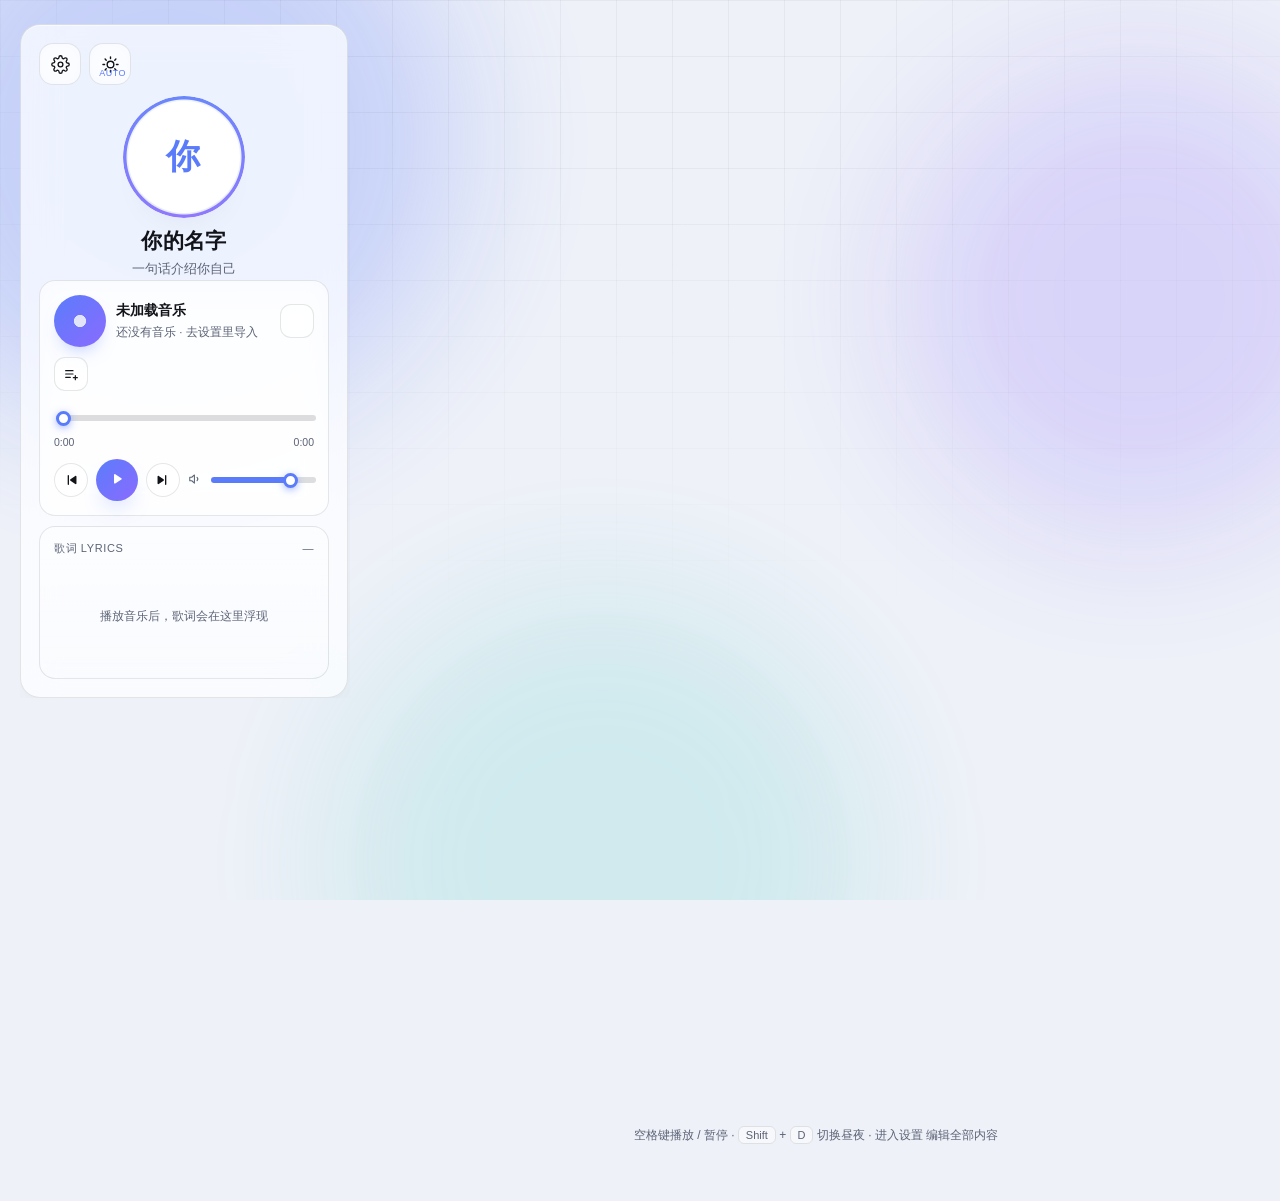
==== commit a2f4bff4: "Add files via upload" ====
--- a/index.html
+++ b/index.html
@@ -3,12 +3,12 @@
 <head>
 <meta charset="UTF-8">
 <meta name="viewport" content="width=device-width, initial-scale=1, viewport-fit=cover">
-<meta name="theme-color" content="#eef1f8" id="metaTheme">
+<meta name="theme-color" content="#f5f5f7" id="metaTheme">
 <meta name="description" content="可定制的个人主页：个人简介 / 自身技能 / 个人项目 / 联系方式 / 音乐播放器">
 <title>个人主页</title>
-<link rel="icon" href="data:image/svg+xml,%3Csvg xmlns='http://www.w3.org/2000/svg' viewBox='0 0 32 32'%3E%3Crect width='32' height='32' rx='9' fill='%235b7cfa'/%3E%3Ccircle cx='16' cy='13' r='4.6' fill='%23fff'/%3E%3Cpath d='M7 27c1.4-4.6 5-7 9-7s7.6 2.4 9 7' fill='%23fff'/%3E%3C/svg%3E">
-<link rel="stylesheet" href="css/theme.css?v=2">
-<link rel="stylesheet" href="css/main.css?v=2">
+<link rel="icon" href="data:image/svg+xml,%3Csvg xmlns='http://www.w3.org/2000/svg' viewBox='0 0 32 32'%3E%3Crect width='32' height='32' rx='9' fill='%230071e3'/%3E%3Ccircle cx='16' cy='13' r='4.6' fill='%23fff'/%3E%3Cpath d='M7 27c1.4-4.6 5-7 9-7s7.6 2.4 9 7' fill='%23fff'/%3E%3C/svg%3E">
+<link rel="stylesheet" href="css/theme.css?v=12">
+<link rel="stylesheet" href="css/main.css?v=12">
 </head>
 <body class="page page--home">
 
@@ -66,14 +66,18 @@
       <!-- ③ 音乐播放器 -->
       <section class="player" id="player" aria-label="音乐播放器">
         <div class="player__head">
+          <!-- 唱片：不是头像照片，而是一张「彩色胶皮唱片」——
+               底色取自强调色，带音槽纹路与中心圆标，播放时整体旋转 -->
           <div class="disc" id="disc">
-            <img id="cover" alt="专辑封面" hidden>
-            <span class="disc__hole"></span>
+            <span class="disc__grooves" aria-hidden="true"></span>
+            <span class="disc__label" aria-hidden="true"></span>
+            <span class="disc__hole" aria-hidden="true"></span>
           </div>
           <div class="player__meta">
             <div class="player__song" id="songTitle">未加载音乐</div>
             <div class="player__artist" id="songArtist">还没有音乐 · 去设置里导入</div>
           </div>
+          <button class="icon-btn icon-btn--sm" id="loopBtn" type="button" title="循环模式" aria-label="循环模式"></button>
           <button class="icon-btn icon-btn--sm" id="listBtn" type="button" title="播放列表" aria-label="播放列表"></button>
         </div>
 
@@ -174,8 +178,8 @@
 <!-- 轻提示 -->
 <div class="toast" id="toast" role="status" aria-live="polite"></div>
 
-<script src="js/store.js?v=2"></script>
-<script src="js/theme.js?v=2"></script>
-<script src="js/main.js?v=2"></script>
+<script src="js/store.js?v=12"></script>
+<script src="js/theme.js?v=12"></script>
+<script src="js/main.js?v=12"></script>
 </body>
 </html>
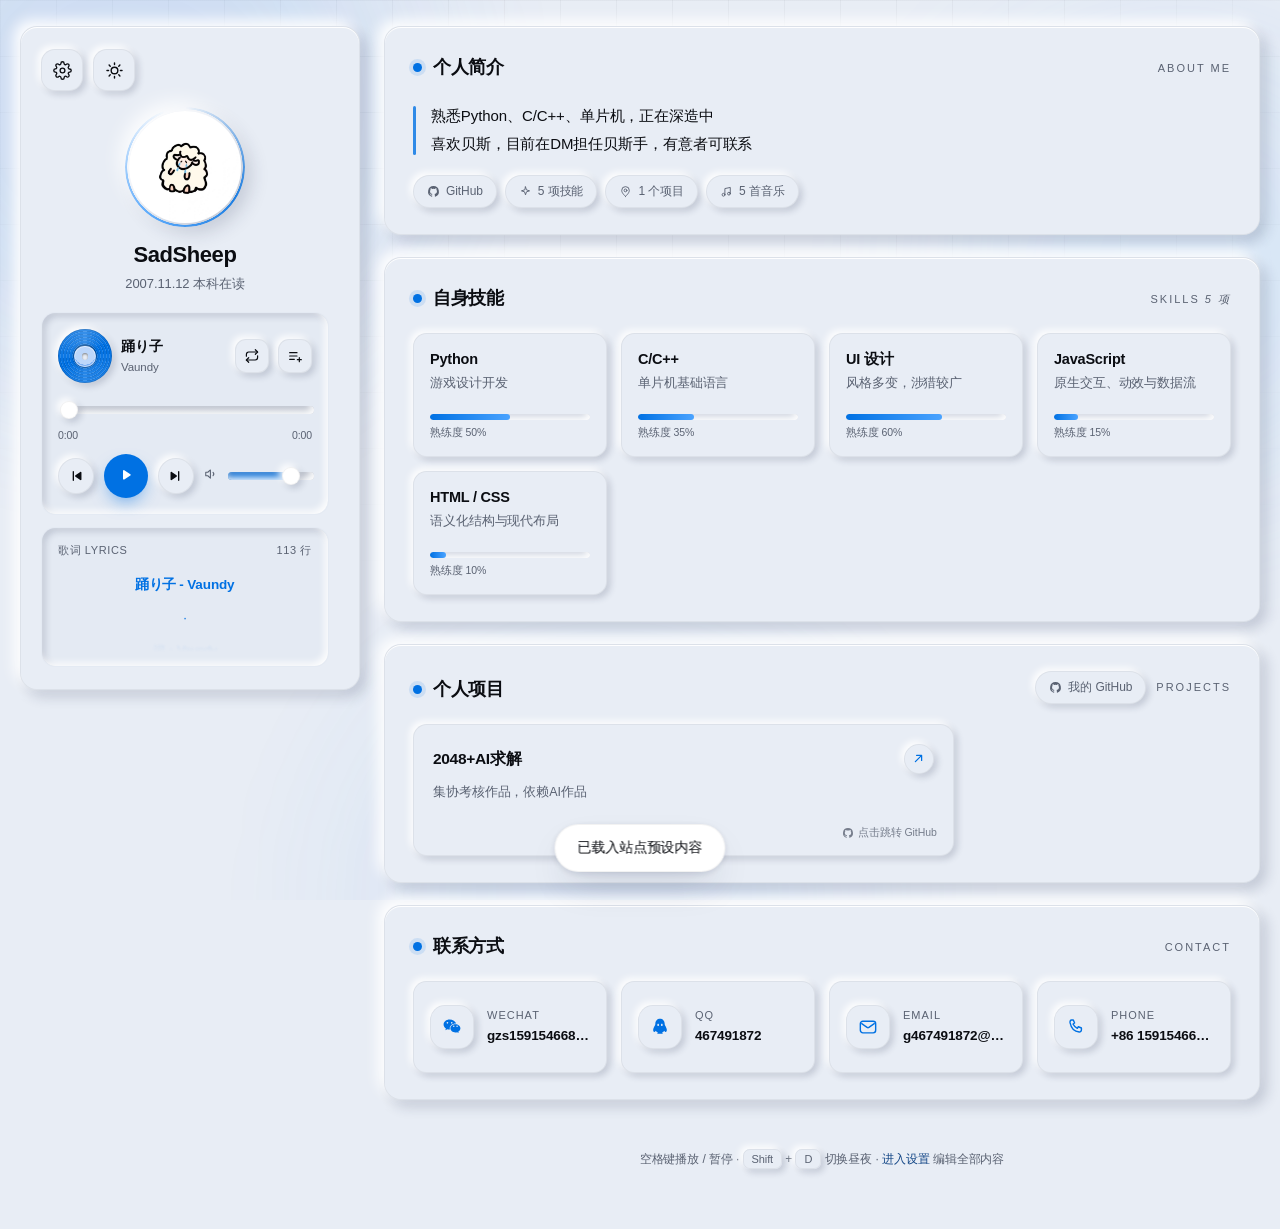
==== commit cc5845e4: "Add files via upload" ====
--- a/index.html
+++ b/index.html
@@ -7,8 +7,41 @@
 <meta name="description" content="可定制的个人主页：个人简介 / 自身技能 / 个人项目 / 联系方式 / 音乐播放器">
 <title>个人主页</title>
 <link rel="icon" href="data:image/svg+xml,%3Csvg xmlns='http://www.w3.org/2000/svg' viewBox='0 0 32 32'%3E%3Crect width='32' height='32' rx='9' fill='%230071e3'/%3E%3Ccircle cx='16' cy='13' r='4.6' fill='%23fff'/%3E%3Cpath d='M7 27c1.4-4.6 5-7 9-7s7.6 2.4 9 7' fill='%23fff'/%3E%3C/svg%3E">
-<link rel="stylesheet" href="css/theme.css?v=12">
-<link rel="stylesheet" href="css/main.css?v=12">
+<link rel="stylesheet" href="css/theme.css?v=13">
+<link rel="stylesheet" href="css/main.css?v=13">
+
+<!-- =========================================================================
+     首屏主题预置（必须内联、且放在样式表之后）
+     -------------------------------------------------------------------------
+     线上（GitHub Pages 有 CDN 延迟）时，JS 要几百毫秒才开始跑；
+     如果等 JS 再套用配色，浏览器会先按「默认配色」画一帧，
+     再花 620ms 过渡到你的预设 —— 看起来就像"主题被重置成原生预设又改回来"。
+     这段脚本同步读取 localStorage 里缓存的整套配色，在首次绘制前就贴上去。
+     ====================================================================== -->
+<script>
+(function () {
+  var root = document.documentElement;
+  root.classList.add('theme-boot');                 /* 启动期先别做令牌过渡 */
+  try {
+    var d = JSON.parse(localStorage.getItem('dsh.home.v1') || 'null');
+    var t = (d && d.theme) || {};
+    var theme = t.manual === 'dark' ? 'dark' : 'light';
+    if (t.mode === 'auto') {                        /* 跟随电脑时间：这里也先算一遍 */
+      var h = new Date().getHours();
+      var day = isNaN(+t.dayStart) ? 7 : +t.dayStart;
+      var night = isNaN(+t.nightStart) ? 19 : +t.nightStart;
+      theme = (h >= day && h < night) ? 'light' : 'dark';
+    }
+    root.setAttribute('data-theme', theme);
+    var css = localStorage.getItem('dsh.home.themecss.v1');
+    var el = document.createElement('style');
+    el.id = 'dsh-color-overrides';                  /* 与 theme.js 共用同一张表，稍后由它接管 */
+    if (css) el.textContent = css;
+    document.head.appendChild(el);
+  } catch (err) { /* 无痕模式等：忽略，交给 theme.js */ }
+  setTimeout(function () { root.classList.remove('theme-boot'); }, 3000);   /* 兜底 */
+})();
+</script>
 </head>
 <body class="page page--home">
 
@@ -178,8 +211,8 @@
 <!-- 轻提示 -->
 <div class="toast" id="toast" role="status" aria-live="polite"></div>
 
-<script src="js/store.js?v=12"></script>
-<script src="js/theme.js?v=12"></script>
-<script src="js/main.js?v=12"></script>
+<script src="js/store.js?v=13"></script>
+<script src="js/theme.js?v=13"></script>
+<script src="js/main.js?v=13"></script>
 </body>
 </html>
--- a/css/theme.css
+++ b/css/theme.css
@@ -1,6 +1,24 @@
 /* ============================================================================
  * theme.css —— 设计令牌 / 白日·黑夜双主题 / 全局动效 / 通用组件
  * ----------------------------------------------------------------------------
+ * ★ 视觉语言：Neumorphism（新拟态）× Apple Design（苹果设计语言）
+ *
+ *   【新拟态：光从左上角来】
+ *     核心规则只有一条：控件表面与页面背景「同色」，立体感完全由一对
+ *     互补的阴影制造 —— 左上角是亮面，右下角是暗面。
+ *         box-shadow:  -6px -6px 14px var(--sh-light),    ← 受光边
+ *                       6px  6px 14px var(--sh-dark);     ← 背光边
+ *     按下/凹槽状态把这对阴影「翻到内侧」（inset），配合 inset 高光，
+ *     就能得到被按下去的真实触感。
+ *     因为明暗面都是由背景色推导出来的，两套主题（白日/黑夜）各自成立。
+ *
+ *   【苹果设计语言的落点】
+ *     · 字体：SF Pro → 苹方 → HarmonyOS，字重分层，字距收紧（-0.01em）
+ *     · 色调：Apple 系统蓝（#0071e3 / 黑夜 #0a84ff），克制而精准
+ *     · 圆角：连续曲率的大圆角（卡片 22px 起），按钮用胶囊形
+ *     · 动效：cubic-bezier(.34,1.56,.64,1) 弹性回弹 + 极短时长
+ *     · 层次：抬升幅度极小（1~4px），靠阴影而非边框分离层级
+ *
  * 【主题切换动效的实现原理】
  *   1. 用 @property 把「颜色令牌」注册成真正的 CSS 自定义属性（语法 <color>）。
  *      未注册的自定义属性只是一段字符串，浏览器无法对它做插值；
@@ -14,50 +32,67 @@
 /* ---------------------------------------------------------------------------
  * 1. 注册可插值的令牌（颜色 + 长度）
  * ------------------------------------------------------------------------- */
-@property --bg          { syntax: "<color>";  inherits: true; initial-value: #eef1f8; }
+@property --bg          { syntax: "<color>";  inherits: true; initial-value: #e8edf5; }
 @property --bg-2        { syntax: "<color>";  inherits: true; initial-value: #ffffff; }
-@property --text        { syntax: "<color>";  inherits: true; initial-value: #12141a; }
-@property --muted       { syntax: "<color>";  inherits: true; initial-value: #5c6376; }
-@property --surface     { syntax: "<color>";  inherits: true; initial-value: rgba(255,255,255,.72); }
-@property --surface-2   { syntax: "<color>";  inherits: true; initial-value: rgba(255,255,255,.48); }
-@property --border      { syntax: "<color>";  inherits: true; initial-value: rgba(18,20,26,.10); }
-@property --accent      { syntax: "<color>";  inherits: true; initial-value: #5b7cfa; }
-@property --accent-2    { syntax: "<color>";  inherits: true; initial-value: #8a6bff; }
-@property --shadow      { syntax: "<color>";  inherits: true; initial-value: rgba(23,29,48,.14); }
+@property --text        { syntax: "<color>";  inherits: true; initial-value: #0b0d12; }
+@property --muted       { syntax: "<color>";  inherits: true; initial-value: #5a6272; }
+@property --surface     { syntax: "<color>";  inherits: true; initial-value: #e8edf5; }
+@property --surface-2   { syntax: "<color>";  inherits: true; initial-value: #e4eaf3; }
+@property --border      { syntax: "<color>";  inherits: true; initial-value: rgba(11,13,18,.05); }
+@property --accent      { syntax: "<color>";  inherits: true; initial-value: #0071e3; }
+@property --accent-2    { syntax: "<color>";  inherits: true; initial-value: #4aa3ff; }
+@property --shadow      { syntax: "<color>";  inherits: true; initial-value: rgba(29,42,74,.20); }
+@property --sh-light    { syntax: "<color>";  inherits: true; initial-value: rgba(255,255,255,.96); }
+@property --sh-dark     { syntax: "<color>";  inherits: true; initial-value: rgba(29,42,74,.20); }
+/* 毛玻璃强度已下线（新拟态皮肤不需要），改为固定值，只留给 toast 之类的浮层使用 */
 @property --blur        { syntax: "<length>"; inherits: true; initial-value: 18px; }
-@property --radius      { syntax: "<length>"; inherits: true; initial-value: 20px; }
+@property --radius      { syntax: "<length>"; inherits: true; initial-value: 22px; }
 
 /* ---------------------------------------------------------------------------
  * 2. 令牌定义：:root = 白日主题（浅色）；[data-theme="dark"] = 黑夜主题
  * ------------------------------------------------------------------------- */
 :root {
-  /* 时间/缓动 */
+  /* 时间/缓动 —— 苹果式：短、快、带一点点回弹 */
   --dur: 620ms;
   --dur-fast: 220ms;
   --ease: cubic-bezier(.22, .68, .28, 1);
   --ease-out: cubic-bezier(.16, 1, .3, 1);
-
-  /* 白日主题配色 */
-  --bg: #eef1f8;
+  --spring: cubic-bezier(.34, 1.56, .64, 1);       /* 弹性回弹：按下去会「弹」回来 */
+
+  /* ---- 新拟态几何：明暗面偏移量与模糊半径 ---- */
+  --sh-x: 6px;      /* 投影向右偏移 */
+  --sh-y: 6px;      /* 投影向下偏移 */
+  --sh-blur: 14px;  /* 投影模糊半径 */
+  --sh-x-sm: 3px;   /* 小控件的偏移 */
+  --sh-y-sm: 3px;
+  --sh-blur-sm: 7px;
+
+  /* ---- 白日主题：极淡的冷灰蓝底，新拟态的经典底色 ---- */
+  --bg: #e8edf5;
   --bg-2: #ffffff;
-  --text: #12141a;
-  --muted: #5c6376;
-  --surface: rgba(255, 255, 255, .72);
-  --surface-2: rgba(255, 255, 255, .48);
-  --border: rgba(18, 20, 26, .10);
-  --shadow: rgba(23, 29, 48, .14);
-  --accent: #5b7cfa;
-  --accent-2: #8a6bff;
-
-  --blob-1: rgba(91, 124, 250, .28);
-  --blob-2: rgba(138, 107, 255, .22);
-  --blob-3: rgba(64, 200, 190, .18);
-  --ink-line: rgba(18, 20, 26, .045);
+  --text: #0b0d12;
+  --muted: #5a6272;
+
+  /* 新拟态要求「表面 = 背景」，所以 surface 不使用半透明白 */
+  --surface: #e8edf5;
+  --surface-2: #e4eaf3;
+  --border: rgba(11, 13, 18, .05);
+  --shadow: rgba(29, 42, 74, .20);
+  --sh-light: rgba(255, 255, 255, .96);   /* 左上受光面：接近纯白 */
+  --sh-dark: rgba(29, 42, 74, .20);       /* 右下背光面：冷灰蓝 */
+
+  --accent: #0071e3;                       /* Apple 系统蓝 */
+  --accent-2: #4aa3ff;
+
+  /* 光斑兜底色（不支持 color-mix 的浏览器用它们；支持时改为跟随强调色，见 2.1） */
+  --blob-1: rgba(0, 113, 227, .16);
+  --blob-2: rgba(90, 200, 250, .14);
+  --blob-3: rgba(120, 150, 200, .12);
+  --ink-line: rgba(11, 13, 18, .035);
 
   color-scheme: light;
 
-  /* ★ 主题动效核心：令牌自身参与过渡，整站颜色随之流动 */
-  transition:
+  /* ★ 主题动效核心：令牌自身参与过渡，整站颜色随之流动 */  transition:
     --bg var(--dur) var(--ease),
     --bg-2 var(--dur) var(--ease),
     --text var(--dur) var(--ease),
@@ -67,58 +102,102 @@
     --border var(--dur) var(--ease),
     --accent var(--dur) var(--ease),
     --accent-2 var(--dur) var(--ease),
-    --shadow var(--dur) var(--ease);
-}
+    --shadow var(--dur) var(--ease),
+    --sh-light var(--dur) var(--ease),
+    --sh-dark var(--dur) var(--ease);
+}
+
+/* 启动期（页面 <head> 里的预置脚本加上，theme.js 在首次装载结束后移除）：
+   只关掉「令牌自身」的过渡 —— 元素自己的淡入/悬停动画不受影响。
+   这样即使首屏配色和最终配色不同，也是瞬间对齐，而不是花 620ms 慢慢变色。 */
+html.theme-boot { transition: none !important; }
 
 [data-theme="dark"] {
-  /* 黑夜主题配色 */
-  --bg: #0a0c12;
-  --bg-2: #12151d;
-  --text: #eef1f8;
-  --muted: #98a1b4;
-  --surface: rgba(24, 28, 38, .66);
-  --surface-2: rgba(30, 35, 47, .5);
-  --border: rgba(255, 255, 255, .10);
-  --shadow: rgba(0, 0, 0, .55);
-  --accent: #6d8bff;
-  --accent-2: #a98cff;
-
-  --blob-1: rgba(80, 110, 240, .30);
-  --blob-2: rgba(150, 100, 255, .24);
-  --blob-3: rgba(40, 180, 200, .18);
-  --ink-line: rgba(255, 255, 255, .05);
+  /* ---- 黑夜主题：深蓝黑底。新拟态在暗色下反差不靠纯黑，而靠「抬灰」 ---- */
+  --bg: #14161c;
+  --bg-2: #1c1f27;
+  --text: #f2f4f8;
+  --muted: #98a1b2;
+
+  --surface: #14161c;
+  --surface-2: #181b22;
+  --border: rgba(255, 255, 255, .05);
+  --shadow: rgba(0, 0, 0, .62);
+  --sh-light: rgba(255, 255, 255, .055);  /* 暗色下亮面必须极弱，否则会「发灰」 */
+  --sh-dark: rgba(0, 0, 0, .62);
+
+  --accent: #0a84ff;                       /* Apple 系统蓝（黑夜版） */
+  --accent-2: #64b5ff;
+
+  --blob-1: rgba(10, 132, 255, .20);
+  --blob-2: rgba(100, 181, 255, .14);
+  --blob-3: rgba(140, 120, 255, .12);
+  --ink-line: rgba(255, 255, 255, .035);
 
   color-scheme: dark;
 }
 
 /* ---------------------------------------------------------------------------
- * 2.1 由强调色派生出来的半透明色
+ * 2.1 由强调色 / 文字色派生出来的半透明色
  * ---------------------------------------------------------------------------
- * ⚠️ 线上兼容性：这些值用 color-mix() 从 --accent 实时推导。
+ * ⚠️ 线上兼容性：这些值用 color-mix() 实时推导。
  *    旧版 Safari(<16.2) / Firefox(<113) 不认识 color-mix，
  *    而「未注册的自定义属性里写了不支持的函数」不会退回上一行声明，
  *    只会让最终 background/border 变成无效值（界面掉色）。
- *    所以这里先给一套固定兜底值，再用 @supports 覆盖成动态推导 —— 
- *    这样任何浏览器打开线上站点都能看到完整的毛玻璃与强调色。
+ *    所以这里先给一套固定兜底值，再用 @supports 覆盖成动态推导 ——
+ *    这样任何浏览器打开线上站点都能看到完整的新拟态与强调色。
  * ------------------------------------------------------------------------- */
 :root {
-  --accent-soft: rgba(91, 124, 250, .16);
-  --accent-line: rgba(91, 124, 250, .45);
-  --ring: rgba(91, 124, 250, .55);
-  --track: rgba(18, 20, 26, .14);
+  --accent-soft: rgba(0, 113, 227, .12);
+  --accent-line: rgba(0, 113, 227, .38);
+  --ring: rgba(0, 113, 227, .55);
+  --track: rgba(11, 13, 18, .10);
+  --tint: rgba(255, 255, 255, .72);        /* 悬浮在强调色上的白色蒙版 */
+  --accent-ink: var(--accent);             /* 兜底：不支持 color-mix 时就用纯强调色，见下方覆盖 */
+
+  /* 新拟态的三套常用阴影，直接以令牌形式复用 */
+  --nm-raised:
+    calc(var(--sh-x) * -1) calc(var(--sh-y) * -1) var(--sh-blur) var(--sh-light),
+    var(--sh-x) var(--sh-y) var(--sh-blur) var(--sh-dark);
+  --nm-raised-sm:
+    calc(var(--sh-x-sm) * -1) calc(var(--sh-y-sm) * -1) var(--sh-blur-sm) var(--sh-light),
+    var(--sh-x-sm) var(--sh-y-sm) var(--sh-blur-sm) var(--sh-dark);
+  --nm-inset:
+    inset calc(var(--sh-x-sm) * -1) calc(var(--sh-y-sm) * -1) var(--sh-blur-sm) var(--sh-light),
+    inset var(--sh-x-sm) var(--sh-y-sm) var(--sh-blur-sm) var(--sh-dark);
 }
 [data-theme="dark"] {
-  --accent-soft: rgba(109, 139, 255, .18);
-  --accent-line: rgba(109, 139, 255, .45);
-  --ring: rgba(109, 139, 255, .55);
-  --track: rgba(255, 255, 255, .14);
+  --accent-soft: rgba(10, 132, 255, .16);
+  --accent-line: rgba(10, 132, 255, .40);
+  --ring: rgba(10, 132, 255, .58);
+  --track: rgba(255, 255, 255, .10);
+  --tint: rgba(255, 255, 255, .16);
 }
 @supports (color: color-mix(in oklab, red, blue)) {
   :root {
-    --accent-soft: color-mix(in oklab, var(--accent) 16%, transparent);
-    --accent-line: color-mix(in oklab, var(--accent) 45%, transparent);
+    --accent-soft: color-mix(in oklab, var(--accent) 12%, transparent);
+    --accent-line: color-mix(in oklab, var(--accent) 38%, transparent);
     --ring: color-mix(in oklab, var(--accent) 55%, transparent);
-    --track: color-mix(in oklab, var(--text) 14%, transparent);
+    --track: color-mix(in oklab, var(--text) 10%, transparent);
+    --tint: color-mix(in oklab, var(--bg-2) 65%, transparent);
+
+    /* ★「强调色文字」专用色：把强调色往正文色里混 40%。
+       低饱和预设（Apple 灰白 / 暖阳米白 / 深海夜蓝）的强调色直接当正文色用时
+       只有 2.6~3.0:1，13px 的字会发虚；混过之后能到 4.5:1 以上，
+       同时仍然明显是强调色。用于：设置页选中项、分段控件选中项、头像首字母。 */
+    --accent-ink: color-mix(in oklab, var(--accent) 60%, var(--text));
+
+    /* ★ 背景装饰光斑跟随强调色（强调色一变，三团光晕立刻同步）。
+       为了「柔和、不突兀」，先把强调色和背景色混一道降低鲜艳度（85% 强调 + 15% 背景），
+       再叠透明度——这样光斑是一层淡淡的气氛色，而不是一块高饱和色斑。 */
+    --blob-1: color-mix(in oklab, color-mix(in oklab, var(--accent) 85%, var(--bg)) 17%, transparent);
+    --blob-2: color-mix(in oklab, color-mix(in oklab, var(--accent-2) 80%, var(--bg)) 15%, transparent);
+    --blob-3: color-mix(in oklab, color-mix(in oklab, var(--accent) 78%, var(--bg)) 11%, transparent);
+  }
+  [data-theme="dark"] {
+    --blob-1: color-mix(in oklab, color-mix(in oklab, var(--accent) 85%, var(--bg)) 22%, transparent);
+    --blob-2: color-mix(in oklab, color-mix(in oklab, var(--accent-2) 80%, var(--bg)) 15%, transparent);
+    --blob-3: color-mix(in oklab, color-mix(in oklab, var(--accent) 78%, var(--bg)) 13%, transparent);
   }
 }
 
@@ -131,15 +210,19 @@
 
 body {
   margin: 0;
-  font-family: "PingFang SC", "HarmonyOS Sans SC", "Microsoft YaHei UI", "Microsoft YaHei",
-               -apple-system, BlinkMacSystemFont, "Segoe UI", Roboto, "Helvetica Neue", sans-serif;
+  font-family: "SF Pro Text", "SF Pro Display", -apple-system, BlinkMacSystemFont,
+               "PingFang SC", "HarmonyOS Sans SC", "Microsoft YaHei UI", "Microsoft YaHei",
+               "Segoe UI", Roboto, "Helvetica Neue", sans-serif;
   font-size: 15px;
-  line-height: 1.7;
+  line-height: 1.6;
+  letter-spacing: -.006em;         /* 苹果式：正文轻微收紧字距 */
   color: var(--text);
   background: var(--bg);
   -webkit-font-smoothing: antialiased;
+  -moz-osx-font-smoothing: grayscale;
   text-rendering: optimizeLegibility;
   overflow-x: hidden;
+  transition: background var(--dur) var(--ease), color var(--dur) var(--ease);
 }
 
 h1, h2, h3, h4, p, figure { margin: 0; }
@@ -157,11 +240,11 @@
 
 :focus-visible {
   outline: 2px solid var(--ring);
-  outline-offset: 2px;
-  border-radius: 8px;
-}
-
-/* 滚动条 */
+  outline-offset: 3px;
+  border-radius: 12px;
+}
+
+/* 滚动条 —— 苹果式：极细、无轨道、悬停才显色 */
 * { scrollbar-width: thin; scrollbar-color: var(--track) transparent; }
 *::-webkit-scrollbar { width: 8px; height: 8px; }
 *::-webkit-scrollbar-thumb {
@@ -172,7 +255,9 @@
 *::-webkit-scrollbar-track { background: transparent; }
 
 /* ---------------------------------------------------------------------------
- * 4. 背景装饰：双主题各有不同的光斑与网格线
+ * 4. 背景装饰
+ *   新拟态最忌讳背景太花，否则阴影的明暗关系会被冲散。
+ *   所以这里把光斑压到极淡（白日几乎只剩一层空气感），网格线也只做「隐约的纸纹」。
  * ------------------------------------------------------------------------- */
 .bg-decor {
   position: fixed;
@@ -185,13 +270,13 @@
   position: absolute;
   display: block;
   border-radius: 50%;
-  filter: blur(70px);
-  opacity: .95;
+  filter: blur(90px);
+  opacity: .85;
   transition: background var(--dur) var(--ease);
 }
-.blob--1 { width: 46vw; height: 46vw; left: -10vw; top: -12vw; background: var(--blob-1); animation: float1 22s var(--ease) infinite alternate; }
-.blob--2 { width: 38vw; height: 38vw; right: -8vw; top: 6vh; background: var(--blob-2); animation: float2 26s var(--ease) infinite alternate; }
-.blob--3 { width: 42vw; height: 42vw; left: 26vw; bottom: -18vw; background: var(--blob-3); animation: float3 30s var(--ease) infinite alternate; }
+.blob--1 { width: 44vw; height: 44vw; left: -12vw; top: -14vw; background: var(--blob-1); animation: float1 26s var(--ease) infinite alternate; }
+.blob--2 { width: 36vw; height: 36vw; right: -10vw; top: 4vh; background: var(--blob-2); animation: float2 30s var(--ease) infinite alternate; }
+.blob--3 { width: 40vw; height: 40vw; left: 28vw; bottom: -20vw; background: var(--blob-3); animation: float3 34s var(--ease) infinite alternate; }
 
 .bg-decor .grid-lines {
   position: absolute;
@@ -213,77 +298,123 @@
  * 5. 通用组件
  * ------------------------------------------------------------------------- */
 
-/* 5.1 毛玻璃卡片 —— 技能 / 项目 / 联系方式等板块的视觉基础 */
+/* 5.1 新拟态基础类
+ *     .nm       —— 凸起（从背景里「长」出来）
+ *     .nm-in    —— 凹陷（被按进背景里）
+ *     .glass    —— 沿用旧类名，语义改为「新拟态面板」
+ *                   跳转设置页与主页共用，避免改动 HTML 结构
+ * ------------------------------------------------------------------------- */
+.nm {
+  background: var(--surface);
+  border: 1px solid var(--border);
+  box-shadow: var(--nm-raised);
+}
+.nm-in {
+  background: var(--surface-2);
+  border: 1px solid transparent;
+  box-shadow: var(--nm-inset);
+}
 .glass {
   position: relative;
   background: var(--surface);
   border: 1px solid var(--border);
   border-radius: var(--radius);
-  backdrop-filter: blur(var(--blur)) saturate(160%);
-  -webkit-backdrop-filter: blur(var(--blur)) saturate(160%);
+  /* 顶部 1px 高光：让面板边缘像被光扫过，是苹果卡片的关键细节 */
   box-shadow:
-    0 18px 40px -24px var(--shadow),
-    inset 0 1px 0 color-mix(in oklab, var(--bg-2) 55%, transparent);
-}
-
+    var(--nm-raised),
+    inset 0 1px 0 var(--sh-light);
+}
+/* 旧类名 .card 仍然可用 */
 .card { padding: 22px; }
 
-/* 5.2 按钮 */
+/* 5.2 按钮 —— 苹果式胶囊 + 新拟态凸起；按下时变凹陷 */
 .btn {
   display: inline-flex;
   align-items: center;
   gap: 8px;
-  padding: 10px 16px;
-  border-radius: calc(var(--radius) * .6);
-  background: var(--surface-2);
+  padding: 10px 18px;
+  border-radius: 999px;
+  background: var(--surface);
   border: 1px solid var(--border);
   color: var(--text);
   font-size: 14px;
   font-weight: 500;
+  letter-spacing: -.01em;
   cursor: pointer;
-  transition: transform var(--dur-fast) var(--ease), background var(--dur-fast) var(--ease),
-              border-color var(--dur-fast) var(--ease), box-shadow var(--dur-fast) var(--ease);
-}
-.btn:hover { transform: translateY(-2px); border-color: var(--accent-line); box-shadow: 0 12px 24px -16px var(--shadow); }
-.btn:active { transform: translateY(0) scale(.98); }
+  box-shadow: var(--nm-raised-sm);
+  transition:
+    transform var(--dur-fast) var(--spring),
+    box-shadow var(--dur-fast) var(--ease),
+    background var(--dur-fast) var(--ease),
+    border-color var(--dur-fast) var(--ease),
+    color var(--dur-fast) var(--ease);
+}
+.btn:hover { color: var(--accent); border-color: var(--accent-line); transform: translateY(-1px); }
+.btn:active {
+  transform: translateY(0) scale(.98);
+  /* ★ 新拟态精髓：按下时阴影翻到内侧，控件「陷进」背景 */
+  box-shadow: var(--nm-inset);
+}
 .btn svg { width: 16px; height: 16px; }
 
+/* 主按钮：苹果的实心强调色胶囊（唯一「跳出来」的元素） */
 .btn--primary {
-  background: linear-gradient(135deg, var(--accent), var(--accent-2));
+  background: var(--accent);
   border-color: transparent;
   color: #fff;
-  box-shadow: 0 14px 28px -16px var(--accent);
-}
-.btn--primary:hover { box-shadow: 0 18px 34px -14px var(--accent); }
-
-.btn--ghost { background: transparent; }
-.btn--danger { color: #ff6b6b; border-color: color-mix(in oklab, #ff6b6b 35%, transparent); }
-.btn--danger:hover { background: color-mix(in oklab, #ff6b6b 12%, transparent); border-color: #ff6b6b; }
-.btn--sm { padding: 7px 12px; font-size: 13px; }
-
-/* 5.3 图标按钮（设置入口 / 主题切换） */
+  box-shadow: 0 6px 16px -6px color-mix(in oklab, var(--accent) 60%, transparent);
+}
+.btn--primary:hover {
+  color: #fff;
+  background: color-mix(in oklab, var(--accent) 88%, #000);
+  box-shadow: 0 10px 22px -8px color-mix(in oklab, var(--accent) 70%, transparent);
+}
+.btn--primary:active { box-shadow: var(--nm-inset); }
+
+.btn--ghost { background: transparent; box-shadow: none; border-color: transparent; }
+.btn--ghost:hover { background: var(--surface-2); box-shadow: var(--nm-inset); }
+.btn--danger { color: #ff453a; }
+.btn--danger:hover {
+  color: #ff453a;
+  border-color: color-mix(in oklab, #ff453a 40%, transparent);
+  background: color-mix(in oklab, #ff453a 8%, var(--surface));
+  box-shadow: var(--nm-raised-sm);
+}
+.btn--sm { padding: 7px 13px; font-size: 13px; }
+
+/* 5.3 图标按钮 —— 圆形新拟态「旋钮」，苹果式的大圆角方形 */
 .icon-btn {
   display: inline-grid;
   place-items: center;
   width: 42px;
   height: 42px;
   border-radius: 14px;
-  background: var(--surface-2);
+  background: var(--surface);
   border: 1px solid var(--border);
   color: var(--text);
   cursor: pointer;
-  backdrop-filter: blur(calc(var(--blur) * .6));
-  -webkit-backdrop-filter: blur(calc(var(--blur) * .6));
-  transition: transform var(--dur-fast) var(--ease), background var(--dur-fast) var(--ease),
-              border-color var(--dur-fast) var(--ease), color var(--dur-fast) var(--ease);
-}
-.icon-btn:hover { transform: translateY(-2px); border-color: var(--accent-line); color: var(--accent); }
-.icon-btn:active { transform: scale(.94); }
+  box-shadow: var(--nm-raised-sm);
+  transition:
+    transform var(--dur-fast) var(--spring),
+    box-shadow var(--dur-fast) var(--ease),
+    background var(--dur-fast) var(--ease),
+    border-color var(--dur-fast) var(--ease),
+    color var(--dur-fast) var(--ease);
+}
+.icon-btn:hover { color: var(--accent); border-color: var(--accent-line); transform: translateY(-1px); }
+.icon-btn:active { transform: scale(.97); box-shadow: var(--nm-inset); }
 .icon-btn svg { width: 19px; height: 19px; }
 .icon-btn--sm { width: 34px; height: 34px; border-radius: 11px; }
 .icon-btn--sm svg { width: 16px; height: 16px; }
 
-/* 设置齿轮：悬停缓慢旋转 */
+/* 处于「非默认状态」的小按钮（例如循环模式选了单曲/随机）点亮成强调色 */
+.icon-btn.is-on {
+  color: var(--accent-ink);
+  border-color: var(--accent-line);
+  background: var(--accent-soft);
+}
+
+/* 设置齿轮：悬停缓慢旋转（苹果式克制的 60°，不是转圈） */
 .icon-btn--gear:hover svg { transform: rotate(60deg); }
 .icon-btn--gear svg { transition: transform 520ms var(--ease-out); }
 
@@ -306,33 +437,40 @@
   bottom: 3px;
   font-size: 9px;
   letter-spacing: .5px;
-  color: var(--accent);
+  /* 这枚 AUTO 小标只有 9px，如果直接用 var(--accent)，
+     碰上低饱和预设（Apple 灰白 / 暖阳米白）就只有 2.7:1，基本看不清。
+     改用次级文字色，任何强调色下都稳稳可读。 */
+  color: var(--muted);
   opacity: 0;
   transform: translateY(4px);
   transition: opacity var(--dur-fast) var(--ease), transform var(--dur-fast) var(--ease);
 }
 body[data-theme-mode="auto"] .theme-toggle .auto-badge { opacity: 1; transform: translateY(0); }
 
-/* 5.5 表单控件 */
+/* 5.5 表单控件 —— 输入框一律「凹陷」，这是新拟态表单的标准做法 */
 .field { display: grid; gap: 8px; margin-bottom: 18px; }
-.field__label { font-size: 13px; font-weight: 600; color: var(--text); display: flex; align-items: center; gap: 8px; }
+.field__label { font-size: 13px; font-weight: 600; color: var(--text); display: flex; align-items: center; gap: 8px; letter-spacing: -.01em; }
 .field__hint { font-size: 12px; color: var(--muted); line-height: 1.6; }
 
 .input, .textarea, .select {
   width: 100%;
-  padding: 11px 14px;
-  border-radius: calc(var(--radius) * .55);
+  padding: 11px 15px;
+  border-radius: calc(var(--radius) * .6);
   background: var(--surface-2);
-  border: 1px solid var(--border);
+  border: 1px solid transparent;
   color: var(--text);
   font-size: 14px;
-  transition: border-color var(--dur-fast) var(--ease), box-shadow var(--dur-fast) var(--ease), background var(--dur-fast) var(--ease);
+  box-shadow: var(--nm-inset);
+  transition: box-shadow var(--dur-fast) var(--ease), background var(--dur-fast) var(--ease), color var(--dur-fast) var(--ease);
 }
 .input::placeholder, .textarea::placeholder { color: var(--muted); opacity: .75; }
+/* 聚焦：凹陷里亮起一圈强调色光环 */
 .input:focus, .textarea:focus, .select:focus {
   outline: none;
-  border-color: var(--accent);
-  box-shadow: 0 0 0 4px var(--accent-soft);
+  background: var(--surface-2);
+  box-shadow:
+    var(--nm-inset),
+    0 0 0 4px var(--accent-soft);
 }
 .textarea { min-height: 110px; resize: vertical; line-height: 1.75; }
 .select { appearance: none; cursor: pointer;
@@ -344,115 +482,231 @@
 }
 .select option { background: var(--bg-2); color: var(--text); }
 
-/* 自定义滑杆：用 --p 控制已填充比例 */
+/* 自定义滑杆：凹陷轨道 + 凸起旋钮，用 --p 控制已填充比例 */
 .range {
   -webkit-appearance: none;
   appearance: none;
   width: 100%;
-  height: 6px;
+  height: 8px;
   border-radius: 999px;
   background: linear-gradient(90deg, var(--accent) 0 var(--p, 0%), var(--track) var(--p, 0%) 100%);
+  box-shadow: var(--nm-inset);
   cursor: pointer;
   transition: background var(--dur-fast) linear;
 }
 .range::-webkit-slider-thumb {
   -webkit-appearance: none;
-  width: 15px; height: 15px;
+  width: 18px; height: 18px;
   border-radius: 50%;
   background: var(--bg-2);
-  border: 3px solid var(--accent);
-  box-shadow: 0 2px 10px -2px var(--accent);
-  transition: transform var(--dur-fast) var(--ease);
-}
-.range::-webkit-slider-thumb:hover { transform: scale(1.18); }
+  border: 1px solid var(--border);
+  /* 旋钮是凸起的：右下投影 + 左上高光 */
+  box-shadow: var(--nm-raised-sm);
+  transition: transform var(--dur-fast) var(--spring), box-shadow var(--dur-fast) var(--ease);
+}
+.range::-webkit-slider-thumb:hover { transform: scale(1.14); }
+.range::-webkit-slider-thumb:active { transform: scale(.96); box-shadow: var(--nm-inset); }
 .range::-moz-range-thumb {
-  width: 13px; height: 13px; border-radius: 50%;
-  background: var(--bg-2); border: 3px solid var(--accent); cursor: pointer;
-}
-
-/* 开关 */
+  width: 16px; height: 16px; border-radius: 50%;
+  background: var(--bg-2);
+  border: 1px solid var(--border);
+  box-shadow: var(--nm-raised-sm);
+  cursor: pointer;
+}
+
+/* 开关 —— 苹果 iOS 风格：凹陷轨道 + 凸起圆钮 */
 .switch { display: inline-flex; align-items: center; gap: 10px; cursor: pointer; user-select: none; }
 .switch input { position: absolute; opacity: 0; pointer-events: none; }
 .switch__track {
-  width: 44px; height: 26px; border-radius: 999px;
-  background: var(--track);
-  border: 1px solid var(--border);
+  width: 46px; height: 27px; border-radius: 999px;
+  background: var(--surface-2);
+  border: 1px solid transparent;
+  box-shadow: var(--nm-inset);
   position: relative;
-  transition: background var(--dur-fast) var(--ease);
+  transition: background var(--dur-fast) var(--ease), box-shadow var(--dur-fast) var(--ease);
 }
 .switch__track::after {
   content: "";
-  position: absolute; top: 2px; left: 2px;
-  width: 20px; height: 20px; border-radius: 50%;
+  position: absolute; top: 3px; left: 3px;
+  width: 21px; height: 21px; border-radius: 50%;
   background: var(--bg-2);
-  box-shadow: 0 2px 8px -2px var(--shadow);
-  transition: transform 320ms var(--ease-out), background var(--dur-fast) var(--ease);
-}
-.switch input:checked + .switch__track { background: linear-gradient(135deg, var(--accent), var(--accent-2)); }
-.switch input:checked + .switch__track::after { transform: translateX(18px); }
+  box-shadow: 0 2px 6px -1px var(--sh-dark);
+  transition: transform 320ms var(--spring), background var(--dur-fast) var(--ease);
+}
+.switch input:checked + .switch__track {
+  background: var(--accent);
+  box-shadow:
+    var(--nm-inset),
+    0 0 0 1px color-mix(in oklab, var(--accent) 40%, transparent);
+}
+.switch input:checked + .switch__track::after { transform: translateX(19px); }
+.switch input:focus-visible + .switch__track { outline: 2px solid var(--ring); outline-offset: 3px; }
 .switch__text { font-size: 13px; }
 
-/* 分段控件 */
+/* 分段控件 —— 苹果 UISegmentedControl：整体凹陷，选中项凸起 */
 .seg {
   display: inline-flex;
   gap: 4px;
   padding: 4px;
+  border-radius: 999px;
+  background: var(--surface-2);
+  border: 1px solid transparent;
+  box-shadow: var(--nm-inset);
+}
+.seg__item {
+  padding: 8px 17px;
+  border-radius: 999px;
+  font-size: 13px;
+  font-weight: 500;
+  letter-spacing: -.01em;
+  color: var(--muted);
+  transition: color var(--dur-fast) var(--ease), background var(--dur-fast) var(--ease),
+              box-shadow var(--dur-fast) var(--ease), transform var(--dur-fast) var(--spring);
+}
+.seg__item:hover { color: var(--text); }
+.seg__item.is-active {
+  color: var(--accent-ink);            /* 用「读得清的强调色」，低饱和预设下也不会发虚 */
+  background: var(--surface);
+  box-shadow: var(--nm-raised-sm);
+  font-weight: 600;
+}
+
+/* 色点 —— 凸起的小圆片；选中时套一圈强调色光环 + 打勾，
+   即使是银白/石墨这类很浅的强调色也能一眼看出选的是哪一个 */
+.color-dots { display: flex; gap: 12px; flex-wrap: wrap; align-items: center; }
+.color-dot {
+  position: relative;
+  display: grid; place-items: center;
+  width: 30px; height: 30px; border-radius: 50%;
+  border: 2px solid transparent;
+  box-shadow: var(--nm-raised-sm);
+  cursor: pointer;
+  transition: transform var(--dur-fast) var(--spring), box-shadow var(--dur-fast) var(--ease);
+}
+.color-dot:hover { transform: scale(1.12); }
+.color-dot.is-active {
+  transform: scale(1.06);
+  /* 双层光环：先用背景色隔开一圈，再套强调色，任何底色下都清晰 */
+  box-shadow: var(--nm-raised-sm), 0 0 0 2px var(--bg), 0 0 0 4px var(--accent);
+}
+.color-dot.is-active::after {
+  content: "✓";
+  font-size: 13px;
+  font-weight: 700;
+  line-height: 1;
+  color: #fff;
+  text-shadow: 0 1px 2px rgba(0, 0, 0, .45);   /* 浅色强调色上打勾也看得见 */
+}
+
+/* 自定义强调色的取色器：做成和色点同款「圆形实心色片」，
+   不要再出现浏览器默认那种带黑边的矩形色框 */
+input[type="color"].color-input {
+  width: 30px; height: 30px;
+  padding: 0;
+  border: 2px solid transparent;
+  border-radius: 50%;
+  background: var(--surface);
+  box-shadow: var(--nm-raised-sm);
+  cursor: pointer;
+  -webkit-appearance: none;
+  appearance: none;
+  overflow: hidden;
+  transition: transform var(--dur-fast) var(--spring), box-shadow var(--dur-fast) var(--ease);
+}
+input[type="color"].color-input:hover { transform: scale(1.12); }
+input[type="color"].color-input::-webkit-color-swatch-wrapper { padding: 0; }
+input[type="color"].color-input::-webkit-color-swatch { border: 0; border-radius: 50%; }
+input[type="color"].color-input::-moz-color-swatch { border: 0; border-radius: 50%; }
+
+/* 字体颜色 / 背景颜色 —— 成对的取色芯片（白天 + 黑夜各一枚）
+   整块是一个凹陷的「色槽」，每枚芯片凸起，点一下即可唤起系统取色器 */
+.color-pair {
+  display: flex; flex-wrap: wrap; align-items: center; gap: 12px;
+  padding: 10px 12px;
   border-radius: calc(var(--radius) * .6);
   background: var(--surface-2);
+  box-shadow: var(--nm-inset);
+}
+.color-pair__label {
+  min-width: 34px;
+  font-size: 12.5px;
+  color: var(--muted);
+}
+.color-chip {
+  display: inline-flex; align-items: center; gap: 9px;
+  padding: 6px 14px 6px 8px;
+  border-radius: 999px;
+  background: var(--surface);
+  box-shadow: var(--nm-raised-sm);
+  font-size: 12.5px;
+  color: var(--muted);
+  cursor: pointer;
+  transition: transform var(--dur-fast) var(--spring), color var(--dur-fast) var(--ease), box-shadow var(--dur-fast) var(--ease);
+}
+.color-chip:hover { transform: translateY(-1px); color: var(--text); }
+.color-chip:active { box-shadow: var(--nm-inset); transform: translateY(0) scale(.98); }
+.color-chip input[type="color"] {
+  width: 26px; height: 26px; padding: 0;
   border: 1px solid var(--border);
-}
-.seg__item {
-  padding: 8px 16px;
-  border-radius: calc(var(--radius) * .45);
-  font-size: 13px;
-  font-weight: 500;
-  color: var(--muted);
-  transition: color var(--dur-fast) var(--ease), background var(--dur-fast) var(--ease), transform var(--dur-fast) var(--ease);
-}
-.seg__item:hover { color: var(--text); }
-.seg__item.is-active {
-  color: #fff;
-  background: linear-gradient(135deg, var(--accent), var(--accent-2));
-  box-shadow: 0 8px 18px -12px var(--accent);
-}
-
-/* 色点 */
-.color-dots { display: flex; gap: 10px; flex-wrap: wrap; align-items: center; }
-.color-dot {
-  width: 28px; height: 28px; border-radius: 50%;
-  border: 2px solid transparent;
-  box-shadow: 0 4px 12px -6px var(--shadow);
+  border-radius: 50%;                       /* 圆形取色芯片，和色点视觉统一 */
+  background: none;
   cursor: pointer;
-  transition: transform var(--dur-fast) var(--ease), border-color var(--dur-fast) var(--ease);
-}
-.color-dot:hover { transform: scale(1.12); }
-.color-dot.is-active { border-color: var(--text); transform: scale(1.06); }
-input[type="color"].color-input {
-  width: 44px; height: 30px; padding: 0; border: 1px solid var(--border);
-  border-radius: 9px; background: none; cursor: pointer;
-}
-
-/* 提示条 */
+  overflow: hidden;
+}
+.color-chip input[type="color"]::-webkit-color-swatch-wrapper { padding: 0; }
+.color-chip input[type="color"]::-webkit-color-swatch { border: 0; border-radius: 50%; }
+.color-chip input[type="color"]::-moz-color-swatch { border: 0; border-radius: 50%; }
+.color-chip__name { white-space: nowrap; }
+.color-pair__reset { margin-left: auto; }
+
+/* 提示条 —— 苹果式：悬浮胶囊，无边框，阴影明确 */
 .toast {
   position: fixed;
   left: 50%;
   bottom: 28px;
   z-index: 9999;
   transform: translate(-50%, 24px);
-  padding: 11px 20px;
+  padding: 12px 22px;
   font-size: 13.5px;
+  font-weight: 500;
   color: var(--text);
   border-radius: 999px;
-  background: var(--surface);
+  background: var(--bg-2);
   border: 1px solid var(--border);
-  backdrop-filter: blur(calc(var(--blur) * 1.2)) saturate(160%);
-  -webkit-backdrop-filter: blur(calc(var(--blur) * 1.2)) saturate(160%);
-  box-shadow: 0 20px 40px -22px var(--shadow);
+  backdrop-filter: blur(calc(var(--blur) * 1.4)) saturate(180%);
+  -webkit-backdrop-filter: blur(calc(var(--blur) * 1.4)) saturate(180%);
+  box-shadow: 0 18px 40px -12px var(--sh-dark), 0 2px 8px -2px var(--sh-dark);
   opacity: 0;
   pointer-events: none;
-  transition: opacity 300ms var(--ease), transform 380ms var(--ease-out);
+  transition: opacity 300ms var(--ease), transform 380ms var(--spring);
 }
 .toast.is-on { opacity: 1; transform: translate(-50%, 0); }
+
+/* 5.6 按压涟漪（由 js/main.js 的 bindPressRipple 动态创建）
+ *   新拟态的「按下去」只发生在控件边缘（外阴影翻成内阴影），落点本身没有反馈。
+ *   这里从指针位置补一圈水波，把「表面被压下去、受力点向外扩散」的语义补完整。
+ *   --pw-x / --pw-y / --pw-r 由 JS 写入，分别代表落点与扩散半径。
+ */
+.press-wave {
+  position: absolute;
+  left: var(--pw-x, 50%);
+  top: var(--pw-y, 50%);
+  width: 0; height: 0;
+  border-radius: 50%;
+  pointer-events: none;
+  background: radial-gradient(circle, var(--accent-soft) 0%, color-mix(in oklab, var(--accent) 14%, transparent) 55%, transparent 72%);
+  animation: press-out 560ms var(--ease-out) forwards;
+}
+@keyframes press-out {
+  0%   { width: 0; height: 0; margin: 0; opacity: .9; }
+  100% { width: calc(var(--pw-r, 40px) * 2); height: calc(var(--pw-r, 40px) * 2);
+         margin: calc(var(--pw-r, 40px) * -1) 0 0 calc(var(--pw-r, 40px) * -1);
+         opacity: 0; }
+}
+
+/* 承载涟漪的控件需要能裁切溢出，否则水波会糊到卡片外面去 */
+.btn, .icon-btn, .ctrl, .seg__item, .s-nav__item, .chip,
+.add-btn, .playlist__item, .theme-mini { position: relative; overflow: hidden; }
 
 /* ---------------------------------------------------------------------------
  * 6. 主题切换特效层（由 js/theme.js 动态创建与驱动）
--- a/css/main.css
+++ b/css/main.css
@@ -1,6 +1,11 @@
 /* ============================================================================
  * main.css —— 个人主页布局
  * ----------------------------------------------------------------------------
+ * ★ 视觉语言：Neumorphism（新拟态）× Apple Design
+ *   与 theme.css 配合：所有立体感都来自 --nm-raised / --nm-inset 两套阴影。
+ *     · 凸起 = 从背景里「长」出来 → 卡片、按钮、头像
+ *     · 凹陷 = 被按进背景里     → 输入框、滑杆轨道、播放器内部、按下的状态
+ *
  * ★★★ 网格合并（Grid Merge）速查 —— 本文件所有排版都由 CSS Grid 完成 ★★★
  *
  *   ① 命名区域合并：grid-template-areas 中同名的字符串会被合并成一整块区域，
@@ -27,7 +32,7 @@
 .page {
   position: relative;
   min-height: 100vh;
-  padding: 24px 0 56px;
+  padding: 26px 0 60px;
 }
 
 .shell {
@@ -38,9 +43,9 @@
 
   display: grid;
   /* ① 命名区域合并：两列 + 两个区域名 */
-  grid-template-columns: 330px minmax(0, 1fr);
+  grid-template-columns: 340px minmax(0, 1fr);
   grid-template-areas: "sidebar content";
-  gap: 22px;
+  gap: 24px;
   align-items: start;
 }
 
@@ -50,17 +55,27 @@
 .sidebar {
   grid-area: sidebar;             /* ① 直接引用命名区域，等价于 grid-column:1 / grid-row:1 */
   position: sticky;
-  top: 24px;
-  display: grid;
-  gap: 14px;
-  max-height: calc(100vh - 48px);
+  top: 26px;
+  display: grid;
+  gap: 16px;
+  /* ★ 这里绝对不能裁剪：卡片是「表面色 = 背景色」的新拟态，
+     形状完全靠左上高光 + 右下阴影描出来。
+     一旦父级是滚动容器（overflow: auto/hidden），卡片与父级同宽同时贴边，
+     左上高光会被整条切掉（圆角看起来就"没了"），右下阴影也只剩一条硬边。
+     所以滚动交给卡片自己（元素自身的 overflow 不会裁掉自己的 box-shadow）。 */
+  overflow: visible;
+}
+
+/* 侧栏主面板：整块凸起的新拟态「托盘」 */
+.sidebar__card {
+  padding: 22px 20px;
+  max-height: calc(100vh - 52px);   /* 超高时在卡片内部滚动，见上方说明 */
   overflow-y: auto;
   overflow-x: hidden;
-  padding-right: 2px;
-}
-.sidebar::-webkit-scrollbar { width: 5px; }
-
-.sidebar__card { padding: 18px; }
+  /* 滚动条收进圆角内，避免压住右侧的圆角与阴影 */
+  scrollbar-gutter: stable;
+}
+.sidebar__card::-webkit-scrollbar { width: 5px; }
 
 /* 左上角工具条：设置按钮 + 昼夜切换按钮 */
 .sidebar__top {
@@ -68,12 +83,13 @@
   align-items: center;
   justify-content: space-between;
   gap: 8px;
-  margin-bottom: 16px;
-}
-.sidebar__tools { display: flex; gap: 8px; }
+  margin-bottom: 20px;
+}
+.sidebar__tools { display: flex; gap: 10px; }
 
 /* ---------------------------------------------------------------------------
  * 3. 圆形头像 + 姓名
+ *    头像 = 凸起的圆盘；外圈光环 = 缓慢旋转的强调色细环（苹果式克制）
  * ------------------------------------------------------------------------- */
 .profile { display: grid; justify-items: center; text-align: center; gap: 4px; }
 
@@ -84,41 +100,52 @@
   border-radius: 50%;
   display: grid;
   place-items: center;
-  margin-bottom: 10px;
-  background: var(--bg-2);
-  box-shadow: 0 20px 40px -26px var(--shadow);
+  margin-bottom: 14px;
+  background: var(--surface);
+  /* 头像凸起得比卡片更明显：偏移量与模糊放大，形成「主角」层级 */
+  box-shadow:
+    -8px -8px 20px var(--sh-light),
+    8px 8px 20px var(--sh-dark);
+  transition: box-shadow var(--dur-fast) var(--ease), transform 420ms var(--spring);
 }
 .avatar img {
   width: 100%; height: 100%;
   border-radius: 50%;
   object-fit: cover;
-  background: linear-gradient(135deg, var(--accent-soft), var(--surface-2));
+  background: var(--surface-2);
   transition: transform 620ms var(--ease-out);
 }
 .avatar:hover img { transform: scale(1.05); }
-/* 头像外圈的渐变光环：用 conic-gradient + mask 抠出圆环 */
+.avatar:hover {
+  box-shadow:
+    -10px -10px 24px var(--sh-light),
+    10px 10px 24px var(--sh-dark);
+}
+/* 头像外圈的渐变光环：用 conic-gradient + mask 抠出细圆环，缓慢旋转 */
 .avatar__ring {
   position: absolute;
-  inset: -5px;
+  inset: -4px;
   border-radius: 50%;
-  background: conic-gradient(from 0deg, var(--accent), var(--accent-2), var(--accent));
-  -webkit-mask: radial-gradient(farthest-side, transparent calc(100% - 4px), #000 calc(100% - 3px));
-  mask: radial-gradient(farthest-side, transparent calc(100% - 4px), #000 calc(100% - 3px));
+  background: conic-gradient(from 0deg, transparent 0deg, var(--accent) 120deg, var(--accent-2) 220deg, transparent 340deg);
+  -webkit-mask: radial-gradient(farthest-side, transparent calc(100% - 2.5px), #000 calc(100% - 2px));
+  mask: radial-gradient(farthest-side, transparent calc(100% - 2.5px), #000 calc(100% - 2px));
   animation: spin 9s linear infinite;
-  opacity: .9;
+  opacity: .85;
+  pointer-events: none;
 }
 .avatar__fallback {
-  font-size: 34px;
-  font-weight: 700;
-  letter-spacing: 2px;
-  color: var(--accent);
-}
-
+  font-size: 36px;
+  font-weight: 600;
+  letter-spacing: -.02em;
+  color: var(--accent-ink);            /* 无头像时的首字母：低饱和预设下也保持可读 */
+}
+
+/* 姓名层级：苹果式的字号/字重对比 —— 名字重、头衔轻、座右铭是胶囊标签 */
 .profile__name {
-  font-size: 21px;
-  font-weight: 700;
-  letter-spacing: .4px;
-  line-height: 1.35;
+  font-size: 22px;
+  font-weight: 650;
+  letter-spacing: -.02em;      /* 大字号收紧字距，是苹果排版的标志性手法 */
+  line-height: 1.3;
   word-break: break-word;
 }
 .profile__title {
@@ -127,9 +154,11 @@
   line-height: 1.6;
 }
 .profile__motto {
-  margin-top: 6px;
-  padding: 5px 12px;
+  margin-top: 8px;
+  padding: 5px 14px;
   font-size: 12px;
+  font-weight: 500;
+  letter-spacing: -.005em;
   color: var(--accent);
   background: var(--accent-soft);
   border-radius: 999px;
@@ -138,34 +167,72 @@
 
 /* ---------------------------------------------------------------------------
  * 4. 音乐播放器
+ *    整体做成「凹陷的机身」，里面的控件再凸起来 —— 这是新拟态最出效果的组合，
+ *    也天然符合苹果「内容沉入、控件浮起」的物理隐喻。
  * ------------------------------------------------------------------------- */
 .player {
-  padding: 14px;
-  border-radius: calc(var(--radius) * .8);
+  margin-top: 18px;                    /* 与上方「姓名 + 头衔」拉开正常的呼吸间距 */
+  padding: 16px;
+  border-radius: calc(var(--radius) * .85);
   background: var(--surface-2);
-  border: 1px solid var(--border);
-  backdrop-filter: blur(calc(var(--blur) * .8)) saturate(150%);
-  -webkit-backdrop-filter: blur(calc(var(--blur) * .8)) saturate(150%);
-}
-
-.player__head { display: grid; grid-template-columns: 52px minmax(0, 1fr) 34px; gap: 10px; align-items: center; }
-
-/* 唱片：播放时旋转 */
+  border: 1px solid transparent;
+  box-shadow: var(--nm-inset);
+}
+
+.player__head { display: grid; grid-template-columns: 54px minmax(0, 1fr) 34px 34px; gap: 9px; align-items: center; }
+
+/* 唱片：彩色胶皮唱片（不是头像照片）——
+   底色取自强调色，叠一层音槽纹路与一道缓慢旋转的高光，播放时整张唱片转起来。
+   旋转靠 .disc.is-playing 的 spin 动画；纹路本身是同心圆，靠高光才能看出在转。 */
 .disc {
   position: relative;
-  width: 52px; height: 52px;
+  width: 54px; height: 54px;
   border-radius: 50%;
   overflow: hidden;
-  background: linear-gradient(135deg, var(--accent), var(--accent-2));
   display: grid;
   place-items: center;
-  box-shadow: 0 10px 22px -14px var(--accent);
-}
-.disc img { width: 100%; height: 100%; object-fit: cover; border-radius: 50%; }
-.disc__hole {
+  /* 唱片本体：中心略深、外圈稍亮，做出黑胶那种厚度感 */
+  background:
+    radial-gradient(circle at 50% 50%,
+      color-mix(in oklab, var(--accent) 78%, #000) 0 30%,
+      var(--accent) 31% 68%,
+      color-mix(in oklab, var(--accent) 88%, #000) 69% 100%);
+  box-shadow: var(--nm-raised-sm);
+}
+/* 音槽 + 高光：两层背景叠在一张图上 */
+.disc__grooves {
   position: absolute; inset: 0;
   border-radius: 50%;
-  background: radial-gradient(circle, color-mix(in oklab, var(--bg) 90%, transparent) 0 16%, transparent 17%);
+  background-image:
+    /* 旋转时看得见的那道反光 */
+    conic-gradient(from 0deg,
+      rgba(255, 255, 255, .26) 0deg, rgba(255, 255, 255, 0) 62deg,
+      rgba(255, 255, 255, .18) 180deg, rgba(255, 255, 255, 0) 248deg,
+      rgba(255, 255, 255, .26) 360deg),
+    /* 等距细圆环 = 唱片音槽 */
+    repeating-radial-gradient(circle at 50% 50%,
+      rgba(255, 255, 255, .16) 0 .6px, rgba(0, 0, 0, .12) .6px 1.2px, transparent 1.2px 3px);
+  opacity: .85;
+  pointer-events: none;
+}
+/* 中心圆标：像唱片的纸质标签，用强调色调浅一档 */
+.disc__label {
+  position: absolute;
+  width: 40%; height: 40%;
+  border-radius: 50%;
+  background: radial-gradient(circle at 50% 38%,
+    color-mix(in oklab, var(--accent) 30%, #fff) 0 62%,
+    color-mix(in oklab, var(--accent) 58%, #fff) 63% 100%);
+  box-shadow: inset 0 0 0 1px rgba(255, 255, 255, .5), 0 0 4px rgba(0, 0, 0, .25);
+  pointer-events: none;
+}
+/* 中心轴孔 */
+.disc__hole {
+  position: relative;
+  width: 12%; height: 12%;
+  border-radius: 50%;
+  background: var(--bg);
+  box-shadow: inset 0 1px 2px rgba(0, 0, 0, .45);
   pointer-events: none;
 }
 .disc.is-playing { animation: spin 6s linear infinite; }
@@ -174,6 +241,7 @@
 .player__song {
   font-size: 13.5px;
   font-weight: 600;
+  letter-spacing: -.01em;
   white-space: nowrap; overflow: hidden; text-overflow: ellipsis;
 }
 .player__artist {
@@ -182,10 +250,10 @@
   white-space: nowrap; overflow: hidden; text-overflow: ellipsis;
 }
 
-.player__progress { margin: 12px 0 8px; }
+.player__progress { margin: 14px 0 10px; }
 .player__time {
   display: flex; justify-content: space-between;
-  margin-top: 5px;
+  margin-top: 6px;
   font-size: 10.5px;
   font-variant-numeric: tabular-nums;
   color: var(--muted);
@@ -194,41 +262,52 @@
 .player__controls {
   display: grid;
   grid-template-columns: auto auto auto minmax(0, 1fr);  /* ② 四列：三个按钮 + 音量自适应 */
-  gap: 8px;
+  gap: 10px;
   align-items: center;
 }
+
+/* 播放控件：凸起的圆钮，按下时凹下去 */
 .ctrl {
   display: grid; place-items: center;
-  width: 34px; height: 34px;
+  width: 36px; height: 36px;
   border-radius: 50%;
   color: var(--text);
   background: var(--surface);
   border: 1px solid var(--border);
-  transition: transform var(--dur-fast) var(--ease), color var(--dur-fast) var(--ease), border-color var(--dur-fast) var(--ease);
-}
-.ctrl:hover { transform: scale(1.08); color: var(--accent); border-color: var(--accent-line); }
-.ctrl:active { transform: scale(.94); }
+  box-shadow: var(--nm-raised-sm);
+  transition:
+    transform var(--dur-fast) var(--spring),
+    box-shadow var(--dur-fast) var(--ease),
+    color var(--dur-fast) var(--ease),
+    border-color var(--dur-fast) var(--ease);
+}
+.ctrl:hover { color: var(--accent); border-color: var(--accent-line); transform: translateY(-1px); }
+.ctrl:active { transform: scale(.94); box-shadow: var(--nm-inset); }
 .ctrl svg { width: 16px; height: 16px; }
+
+/* 主播放键：苹果式实心强调色圆形，是整页唯一「高饱和」的焦点 */
 .ctrl--main {
-  width: 42px; height: 42px;
+  width: 44px; height: 44px;
   color: #fff;
-  background: linear-gradient(135deg, var(--accent), var(--accent-2));
+  background: var(--accent);
   border-color: transparent;
-  box-shadow: 0 12px 24px -14px var(--accent);
-}
+  box-shadow: 0 8px 18px -6px color-mix(in oklab, var(--accent) 62%, transparent);
+}
+.ctrl--main:hover { color: #fff; background: color-mix(in oklab, var(--accent) 88%, #000); }
+.ctrl--main:active { box-shadow: var(--nm-inset); }
 .ctrl--main svg { width: 18px; height: 18px; }
 .ctrl--main.is-playing { animation: pulse 2.4s var(--ease) infinite; }
 
-.player__volume { display: grid; grid-template-columns: 14px minmax(0, 1fr); gap: 7px; align-items: center; }
+.player__volume { display: grid; grid-template-columns: 14px minmax(0, 1fr); gap: 8px; align-items: center; }
 .player__volume svg { width: 14px; height: 14px; color: var(--muted); }
 
-/* 播放列表抽屉 */
+/* 播放列表抽屉：内部条目用凹陷高亮表示当前曲 */
 .playlist {
-  margin-top: 10px;
+  margin-top: 12px;
   max-height: 168px;
   overflow-y: auto;
-  border-top: 1px dashed var(--border);
-  padding-top: 8px;
+  border-top: 1px solid var(--border);
+  padding-top: 10px;
   display: grid;
   gap: 2px;
 }
@@ -238,28 +317,35 @@
   grid-template-columns: 18px minmax(0, 1fr) auto;   /* ② 序号 / 标题 / 时长 */
   gap: 8px;
   align-items: center;
-  padding: 7px 8px;
-  border-radius: 9px;
+  padding: 8px 10px;
+  border-radius: 12px;
   font-size: 12.5px;
   color: var(--muted);
   cursor: pointer;
-  transition: background var(--dur-fast) var(--ease), color var(--dur-fast) var(--ease);
-}
-.playlist__item:hover { background: var(--accent-soft); color: var(--text); }
-.playlist__item.is-active { color: var(--accent); background: var(--accent-soft); font-weight: 600; }
+  transition: background var(--dur-fast) var(--ease), color var(--dur-fast) var(--ease),
+              box-shadow var(--dur-fast) var(--ease), transform var(--dur-fast) var(--spring);
+}
+.playlist__item:hover { color: var(--text); background: var(--surface); box-shadow: var(--nm-raised-sm); }
+.playlist__item.is-active {
+  color: var(--accent);
+  font-weight: 600;
+  background: var(--surface-2);
+  box-shadow: var(--nm-inset);
+}
 .playlist__no { font-variant-numeric: tabular-nums; opacity: .7; }
 .playlist__name { white-space: nowrap; overflow: hidden; text-overflow: ellipsis; }
-.playlist__empty { padding: 14px 6px; font-size: 12px; color: var(--muted); text-align: center; line-height: 1.8; }
+.playlist__empty { padding: 16px 6px; font-size: 12px; color: var(--muted); text-align: center; line-height: 1.8; }
 
 /* ---------------------------------------------------------------------------
  * 5. 歌词浮层（播放器下方浮现）
  * ------------------------------------------------------------------------- */
 .lyrics {
-  margin-top: 10px;
-  padding: 12px 14px;
-  border-radius: calc(var(--radius) * .8);
-  background: linear-gradient(180deg, var(--surface-2), transparent);
-  border: 1px solid var(--border);
+  margin-top: 12px;
+  padding: 14px 16px;
+  border-radius: calc(var(--radius) * .85);
+  background: var(--surface-2);
+  border: 1px solid transparent;
+  box-shadow: var(--nm-inset);
   overflow: hidden;
 }
 .lyrics__head {
@@ -269,10 +355,13 @@
 }
 .lyrics__viewport {
   position: relative;
-  height: 100px;                       /* 固定 3 行高度：上下两端做淡出遮罩 */
+  height: 84px;                        /* 两行完整（33×2）+ 一小截虚化的第三行，比原来更矮 */
+  --lyric-top-pad: 0px;                /* ★ 正在唱的那句贴在顶部：上一句顺势被裁到视口外，等于隐藏 */
   overflow: hidden;
-  mask-image: linear-gradient(180deg, transparent 0, #000 26%, #000 74%, transparent 100%);
-  -webkit-mask-image: linear-gradient(180deg, transparent 0, #000 26%, #000 74%, transparent 100%);
+  /* 顶部不淡出（当前句必须 100% 清晰），底部最后 20% 渐隐：
+     只有第三行及以后才被虚化 */
+  mask-image: linear-gradient(180deg, #000 0, #000 80%, transparent 100%);
+  -webkit-mask-image: linear-gradient(180deg, #000 0, #000 80%, transparent 100%);
 }
 .lyrics__track {
   position: absolute;
@@ -284,25 +373,39 @@
   height: 33px;
   line-height: 33px;
   font-size: 13px;
-  color: var(--muted);
-  opacity: .38;
-  filter: blur(.6px);
+  letter-spacing: -.01em;
+  color: var(--accent);                /* ★ 所有歌词统一使用强调色 */
+  /* 其余歌词：靠透明度与模糊退到后面，不再改颜色 */
+  opacity: .3;
+  filter: blur(1px);
   text-align: center;
   white-space: nowrap; overflow: hidden; text-overflow: ellipsis;
   transform: scale(.94);
   transition: opacity 460ms var(--ease), transform 460ms var(--ease-out), filter 460ms var(--ease), color 460ms var(--ease);
 }
-.lyric-line.is-near { opacity: .6; filter: blur(.2px); transform: scale(.97); }
+/* 下一句（很多歌词这里是翻译行）：同色、完整清晰，靠字重与当前句拉开层次 */
+.lyric-line.is-next {
+  opacity: 1;
+  filter: none;
+  transform: scale(1);
+}
+/* 上一句：直接隐藏（它同时也在视口外，双保险） */
+.lyric-line.is-prev {
+  opacity: 0;
+  filter: blur(2px);
+  transform: scale(.92);
+}
+/* 正在播放的那句：强调色 + 加粗，是全栏唯一的重点 */
 .lyric-line.is-active {
   opacity: 1;
   filter: none;
   transform: scale(1.04);
   color: var(--accent);
-  font-weight: 700;
+  font-weight: 650;
 }
 .lyric-empty {
   display: grid; place-items: center;
-  height: 100px;
+  height: 84px;                        /* 与 .lyrics__viewport 保持一致 */
   font-size: 12px;
   color: var(--muted);
   text-align: center;
@@ -316,28 +419,30 @@
 .content {
   grid-area: content;              /* ① 命名区域合并的第二块 */
   display: grid;
-  gap: 20px;
+  gap: 22px;
   min-width: 0;
 }
 
-.section { padding: 24px 26px; }
+/* 板块 = 凸起的新拟态大面板 */
+.section { padding: 26px 28px; }
 
 .section__head {
   display: flex;
   align-items: baseline;
   justify-content: space-between;
   gap: 12px;
-  margin-bottom: 18px;
+  margin-bottom: 20px;
 }
 .section__title {
-  display: flex; align-items: center; gap: 10px;
-  font-size: 17px;
-  font-weight: 700;
-  letter-spacing: .3px;
-}
+  display: flex; align-items: center; gap: 11px;
+  font-size: 18px;
+  font-weight: 650;
+  letter-spacing: -.02em;
+}
+/* 标题前的小圆点：苹果式的强调色指示，带柔和光晕 */
 .section__title .dot {
-  width: 8px; height: 8px; border-radius: 50%;
-  background: linear-gradient(135deg, var(--accent), var(--accent-2));
+  width: 9px; height: 9px; border-radius: 50%;
+  background: var(--accent);
   box-shadow: 0 0 0 4px var(--accent-soft);
 }
 .section__en {
@@ -346,14 +451,14 @@
   text-transform: uppercase;
   color: var(--muted);
 }
-.section__actions { display: flex; align-items: center; gap: 8px; }
+.section__actions { display: flex; align-items: center; gap: 10px; }
 
 /* 6.1 个人简介：普通文本排版（不使用卡片/标签） */
 .bio {
   position: relative;
-  padding-left: 16px;
+  padding-left: 18px;
   font-size: 15px;
-  line-height: 2;
+  line-height: 1.9;
   color: var(--text);
   white-space: pre-wrap;         /* 保留用户在设置里输入的换行 */
   word-break: break-word;
@@ -361,34 +466,43 @@
 .bio::before {
   content: "";
   position: absolute;
-  left: 0; top: 6px; bottom: 6px;
+  left: 0; top: 4px; bottom: 4px;
   width: 3px;
   border-radius: 999px;
-  background: linear-gradient(180deg, var(--accent), var(--accent-2));
-  opacity: .85;
+  background: var(--accent);
+  opacity: .8;
 }
 .bio.is-empty { color: var(--muted); font-style: italic; }
-.bio__meta { margin-top: 14px; display: flex; flex-wrap: wrap; gap: 8px; }
+.bio__meta { margin-top: 16px; display: flex; flex-wrap: wrap; gap: 8px; }
 .chip {
   display: inline-flex; align-items: center; gap: 6px;
-  padding: 5px 12px;
+  padding: 6px 13px;
   font-size: 12px;
+  font-weight: 500;
   color: var(--muted);
   border-radius: 999px;
-  background: var(--surface-2);
+  background: var(--surface);
   border: 1px solid var(--border);
-}
+  box-shadow: var(--nm-raised-sm);
+  transition: color var(--dur-fast) var(--ease), box-shadow var(--dur-fast) var(--ease);
+}
+.chip:hover { color: var(--accent-ink); }
+.chip:active { box-shadow: var(--nm-inset); }
 .chip svg { width: 13px; height: 13px; }
 
 /* ---------------------------------------------------------------------------
- * 7. 自身技能：毛玻璃卡片网格 —— 含网格合并
+ * 7. 自身技能：新拟态卡片网格 —— 含网格合并
  * ------------------------------------------------------------------------- */
 .skills-grid {
   display: grid;
   grid-template-columns: repeat(auto-fill, minmax(160px, 1fr));
-  grid-auto-rows: 120px;         /* 统一行高，让跨行合并的高度可预期 */
+  /* 统一行高，让跨行合并的高度可预期。
+     124px 而不是 120px：标题(1 行) + 描述(2 行) + 熟练度条 + 百分比，
+     再加上 6px 的凹槽进度条，需要约 91px 的内高，192→留出 3px 余量，
+     否则第二行描述会被容器裁掉半个字。 */
+  grid-auto-rows: 124px;
   grid-auto-flow: dense;         /* ⑥ dense 回填：合并留下的空洞由后续卡片补上 */
-  gap: 12px;
+  gap: 14px;
 }
 
 .skill-card {
@@ -398,20 +512,23 @@
   flex-direction: column;
   justify-content: space-between;
   gap: 6px;
-  padding: 14px 15px;
-  border-radius: calc(var(--radius) * .75);
+  padding: 15px 16px;
+  border-radius: calc(var(--radius) * .8);
   background: var(--surface);
   border: 1px solid var(--border);
-  backdrop-filter: blur(var(--blur)) saturate(160%);
-  -webkit-backdrop-filter: blur(var(--blur)) saturate(160%);
-  box-shadow: 0 16px 34px -26px var(--shadow);
-  transition: transform 420ms var(--ease-out), border-color var(--dur-fast) var(--ease), box-shadow 420ms var(--ease-out);
+  box-shadow: var(--nm-raised-sm);
+  cursor: default;
+  transition:
+    transform 420ms var(--spring),
+    box-shadow 420ms var(--ease),
+    border-color var(--dur-fast) var(--ease);
 }
 /* 上半部分（标题 + 描述）吃掉剩余空间，下半部分（进度条 + 熟练度）固定高度，
    这样描述永远有完整的 2 行，不会被压缩成"半行" */
 .skill-card > div:first-child { flex: 1; min-height: 0; overflow: hidden; }
 .skill-card > div:last-child { flex: none; }
-/* 鼠标跟随光斑：--mx/--my 由 JS 写入 */
+
+/* 鼠标跟随的光斑：新拟态下改为「柔光扫过」，而不是彩色斑点 */
 .skill-card::after,
 .project-card::after,
 .contact-card::after {
@@ -419,12 +536,20 @@
   position: absolute;
   inset: 0;
   border-radius: inherit;
-  background: radial-gradient(220px circle at var(--mx, 50%) var(--my, 0%), var(--accent-soft), transparent 65%);
+  background: radial-gradient(240px circle at var(--mx, 50%) var(--my, 0%), var(--accent-soft), transparent 70%);
   opacity: 0;
   transition: opacity 320ms var(--ease);
   pointer-events: none;
 }
-.skill-card:hover { transform: translateY(-4px); border-color: var(--accent-line); box-shadow: 0 26px 46px -28px var(--shadow); }
+
+/* 悬停：卡片「抬起来」—— 阴影拉远变柔，同时轻微上浮 */
+.skill-card:hover {
+  transform: translateY(-3px);
+  border-color: var(--accent-line);
+  box-shadow:
+    -9px -9px 22px var(--sh-light),
+    9px 9px 22px var(--sh-dark);
+}
 .skill-card:hover::after,
 .project-card:hover::after,
 .contact-card:hover::after { opacity: 1; }
@@ -434,7 +559,7 @@
 .skill-card[data-size="tall"] { grid-row: span 2; }                 /* ③ 纵向合并两行 */
 .skill-card[data-size="big"]  { grid-column: span 2; grid-row: span 2; } /* ④ 2×2 = 四格合并 */
 
-.skill-card__title { font-size: 14px; font-weight: 650; letter-spacing: .2px; line-height: 1.45; }
+.skill-card__title { font-size: 14.5px; font-weight: 650; letter-spacing: -.015em; line-height: 1.45; }
 /* 描述最多两行，超出用省略号收尾；合并成大卡片的可以多显示几行 */
 .skill-card__desc {
   display: -webkit-box;
@@ -448,7 +573,15 @@
 }
 .skill-card[data-size="tall"] .skill-card__desc,
 .skill-card[data-size="big"] .skill-card__desc { -webkit-line-clamp: 7; }
-.skill-card__bar { height: 4px; border-radius: 999px; background: var(--track); overflow: hidden; }
+
+/* 熟练度进度条：轨道凹陷，填充条是凸起的强调色胶囊 */
+.skill-card__bar {
+  height: 6px;
+  border-radius: 999px;
+  background: var(--surface-2);
+  box-shadow: var(--nm-inset);
+  overflow: hidden;
+}
 .skill-card__bar i {
   display: block; height: 100%;
   width: var(--lv, 0%);
@@ -456,8 +589,9 @@
   background: linear-gradient(90deg, var(--accent), var(--accent-2));
   transition: width 800ms var(--ease-out);
 }
-.skill-card__level { margin-top: 2px; font-size: 10.5px; line-height: 1.5; color: var(--muted); font-variant-numeric: tabular-nums; }
-
+.skill-card__level { margin-top: 5px; font-size: 10.5px; line-height: 1.5; color: var(--muted); font-variant-numeric: tabular-nums; }
+
+/* 空状态：一块凹陷的占位区域 */
 .skills-empty, .projects-empty {
   grid-column: 1 / -1;           /* ⑤ 整行合并：空状态横跨整行 */
   display: grid; place-items: center;
@@ -466,8 +600,9 @@
   text-align: center;
   color: var(--muted);
   font-size: 13px;
-  border: 1px dashed var(--border);
-  border-radius: calc(var(--radius) * .75);
+  background: var(--surface-2);
+  border-radius: calc(var(--radius) * .8);
+  box-shadow: var(--nm-inset);
 }
 
 /* ---------------------------------------------------------------------------
@@ -478,7 +613,7 @@
   grid-template-columns: repeat(auto-fill, minmax(238px, 1fr));
   grid-auto-rows: minmax(132px, auto);
   grid-auto-flow: dense;
-  gap: 12px;
+  gap: 14px;
 }
 /* 第二个项目之后的卡片保持普通尺寸；列表首项可高亮 —— 这里用 :nth-child 做一次跨列合并示例 */
 .projects-grid .project-card:nth-child(4n + 1) { grid-column: span 2; }   /* ② 每 4 张里有 1 张横向合并 */
@@ -492,44 +627,58 @@
   display: flex;
   flex-direction: column;
   gap: 8px;
-  padding: 18px;
-  border-radius: calc(var(--radius) * .78);
+  padding: 19px;
+  border-radius: calc(var(--radius) * .82);
   background: var(--surface);
   border: 1px solid var(--border);
-  backdrop-filter: blur(var(--blur)) saturate(160%);
-  -webkit-backdrop-filter: blur(var(--blur)) saturate(160%);
-  box-shadow: 0 16px 34px -26px var(--shadow);
+  box-shadow: var(--nm-raised-sm);
   cursor: pointer;
-  transition: transform 420ms var(--ease-out), border-color var(--dur-fast) var(--ease), box-shadow 420ms var(--ease-out);
-}
-.project-card:hover { transform: translateY(-5px); border-color: var(--accent-line); box-shadow: 0 28px 50px -30px var(--shadow); }
-.project-card:active { transform: translateY(-1px) scale(.995); }
+  transition:
+    transform 420ms var(--spring),
+    box-shadow 420ms var(--ease),
+    border-color var(--dur-fast) var(--ease);
+}
+.project-card:hover {
+  transform: translateY(-4px);
+  border-color: var(--accent-line);
+  box-shadow:
+    -10px -10px 24px var(--sh-light),
+    10px 10px 24px var(--sh-dark);
+}
+/* 点击：整卡被「按下去」，阴影翻转成内凹 —— 新拟态最直观的反馈 */
+.project-card:active {
+  transform: translateY(0) scale(.995);
+  box-shadow: var(--nm-inset);
+}
 
 .project-card__top { display: flex; align-items: center; justify-content: space-between; gap: 10px; }
-.project-card__name { font-size: 15px; font-weight: 650; }
+.project-card__name { font-size: 15.5px; font-weight: 650; letter-spacing: -.02em; }
 .project-card__arrow {
   display: grid; place-items: center;
-  width: 28px; height: 28px; flex: none;
+  width: 30px; height: 30px; flex: none;
   border-radius: 50%;
   color: var(--accent);
-  background: var(--accent-soft);
-  transition: transform 420ms var(--ease-out), background var(--dur-fast) var(--ease);
+  background: var(--surface);
+  border: 1px solid var(--border);
+  box-shadow: var(--nm-raised-sm);
+  transition: transform 420ms var(--spring), box-shadow var(--dur-fast) var(--ease);
 }
 .project-card:hover .project-card__arrow { transform: translate(3px, -3px) rotate(45deg); }
+.project-card:active .project-card__arrow { box-shadow: var(--nm-inset); }
 .project-card__arrow svg { width: 15px; height: 15px; }
 .project-card__desc { font-size: 12.5px; color: var(--muted); line-height: 1.75; flex: 1; }
 .project-card__tags { display: flex; flex-wrap: wrap; gap: 6px; }
 .tag {
-  padding: 3px 9px;
+  padding: 4px 10px;
   font-size: 11px;
-  color: var(--accent);
+  font-weight: 500;
+  color: var(--accent-ink);            /* 低饱和预设下也要读得清（见 theme.css 的 --accent-ink） */
   border-radius: 999px;
   background: var(--accent-soft);
-  border: 1px solid color-mix(in oklab, var(--accent) 24%, transparent);
 }
 .project-card__gh {
   position: absolute;
-  right: 14px; bottom: 12px;
+  right: 16px; bottom: 14px;
   display: inline-flex; align-items: center; gap: 4px;
   font-size: 10.5px;
   color: var(--muted);
@@ -544,53 +693,74 @@
   display: grid;
   grid-template-columns: repeat(auto-fill, minmax(190px, 1fr));
   grid-auto-rows: minmax(92px, auto);
-  gap: 12px;
+  gap: 14px;
 }
 .contact-card {
   position: relative;
   overflow: hidden;
   display: grid;
-  grid-template-columns: 42px minmax(0, 1fr);   /* ② 图标列 + 文本列 */
+  grid-template-columns: 44px minmax(0, 1fr);   /* ② 图标列 + 文本列 */
   grid-template-areas: "icon text";             /* ① 两个命名区域并排 */
-  gap: 12px;
+  gap: 13px;
   align-items: center;
-  padding: 15px 16px;
-  border-radius: calc(var(--radius) * .72);
+  padding: 16px;
+  border-radius: calc(var(--radius) * .78);
   background: var(--surface);
   border: 1px solid var(--border);
-  backdrop-filter: blur(var(--blur)) saturate(160%);
-  -webkit-backdrop-filter: blur(var(--blur)) saturate(160%);
-  box-shadow: 0 16px 34px -26px var(--shadow);
+  box-shadow: var(--nm-raised-sm);
   cursor: pointer;
-  transition: transform 380ms var(--ease-out), border-color var(--dur-fast) var(--ease);
-}
-.contact-card:hover { transform: translateY(-4px); border-color: var(--accent-line); }
-.contact-card.is-empty { cursor: default; opacity: .72; }
+  transition:
+    transform 380ms var(--spring),
+    box-shadow 380ms var(--ease),
+    border-color var(--dur-fast) var(--ease),
+    opacity var(--dur-fast) var(--ease);
+}
+.contact-card:hover {
+  transform: translateY(-3px);
+  border-color: var(--accent-line);
+  box-shadow:
+    -9px -9px 22px var(--sh-light),
+    9px 9px 22px var(--sh-dark);
+}
+.contact-card:active { transform: translateY(0) scale(.99); box-shadow: var(--nm-inset); }
+.contact-card.is-empty { cursor: default; opacity: .66; }
+.contact-card.is-empty:hover { transform: none; border-color: var(--border); box-shadow: var(--nm-raised-sm); }
+
+/* 图标底座：凸起的小方块，与卡片的凸起形成「母子层级」 */
 .contact-card__icon {
   grid-area: icon;
   display: grid; place-items: center;
-  width: 42px; height: 42px;
-  border-radius: 13px;
+  width: 44px; height: 44px;
+  border-radius: 15px;
   color: var(--accent);
-  background: var(--accent-soft);
-}
+  background: var(--surface);
+  border: 1px solid var(--border);
+  box-shadow: var(--nm-raised-sm);
+  transition: box-shadow var(--dur-fast) var(--ease);
+}
+.contact-card:active .contact-card__icon { box-shadow: var(--nm-inset); }
 .contact-card__icon svg { width: 20px; height: 20px; }
 .contact-card__body { grid-area: text; min-width: 0; }
 .contact-card__label { font-size: 11px; letter-spacing: 1px; text-transform: uppercase; color: var(--muted); }
 .contact-card__value {
   font-size: 13.5px;
   font-weight: 600;
+  letter-spacing: -.01em;
   white-space: nowrap; overflow: hidden; text-overflow: ellipsis;
 }
 .contact-card__value.is-empty { color: var(--muted); font-weight: 400; }
 .contact-card__copy {
   position: absolute;
-  right: 10px; top: 10px;
+  right: 12px; top: 12px;
+  padding: 2px 9px;
   font-size: 10.5px;
-  color: var(--accent);
+  font-weight: 500;
+  color: var(--accent-ink);
+  background: var(--accent-soft);
+  border-radius: 999px;
   opacity: 0;
   transform: translateY(-4px);
-  transition: opacity 260ms var(--ease), transform 260ms var(--ease);
+  transition: opacity 260ms var(--ease), transform 260ms var(--spring);
 }
 .contact-card:hover .contact-card__copy { opacity: 1; transform: none; }
 
@@ -598,18 +768,20 @@
  * 10. 页脚
  * ------------------------------------------------------------------------- */
 .foot {
-  margin-top: 26px;
+  margin-top: 28px;
   text-align: center;
   font-size: 12px;
   color: var(--muted);
 }
+.foot a { color: var(--accent-ink); }
 .foot kbd {
-  padding: 2px 7px;
+  padding: 3px 8px;
   font-size: 11px;
   font-family: inherit;
-  border-radius: 6px;
+  border-radius: 7px;
+  background: var(--surface);
   border: 1px solid var(--border);
-  background: var(--surface-2);
+  box-shadow: var(--nm-raised-sm);
 }
 
 /* ---------------------------------------------------------------------------
@@ -627,9 +799,9 @@
 }
 
 @media (max-width: 560px) {
-  .page { padding: 14px 0 40px; }
-  .shell { width: calc(100% - 24px); gap: 14px; }
-  .section { padding: 18px 16px; }
+  .page { padding: 16px 0 44px; }
+  .shell { width: calc(100% - 24px); gap: 16px; }
+  .section { padding: 20px 18px; }
   .skills-grid { grid-template-columns: repeat(auto-fill, minmax(132px, 1fr)); grid-auto-rows: 116px; }
   /* 单列时取消合并，防止隐式列把卡片挤出屏幕 */
   .skill-card[data-size] { grid-column: span 1; grid-row: span 1; }
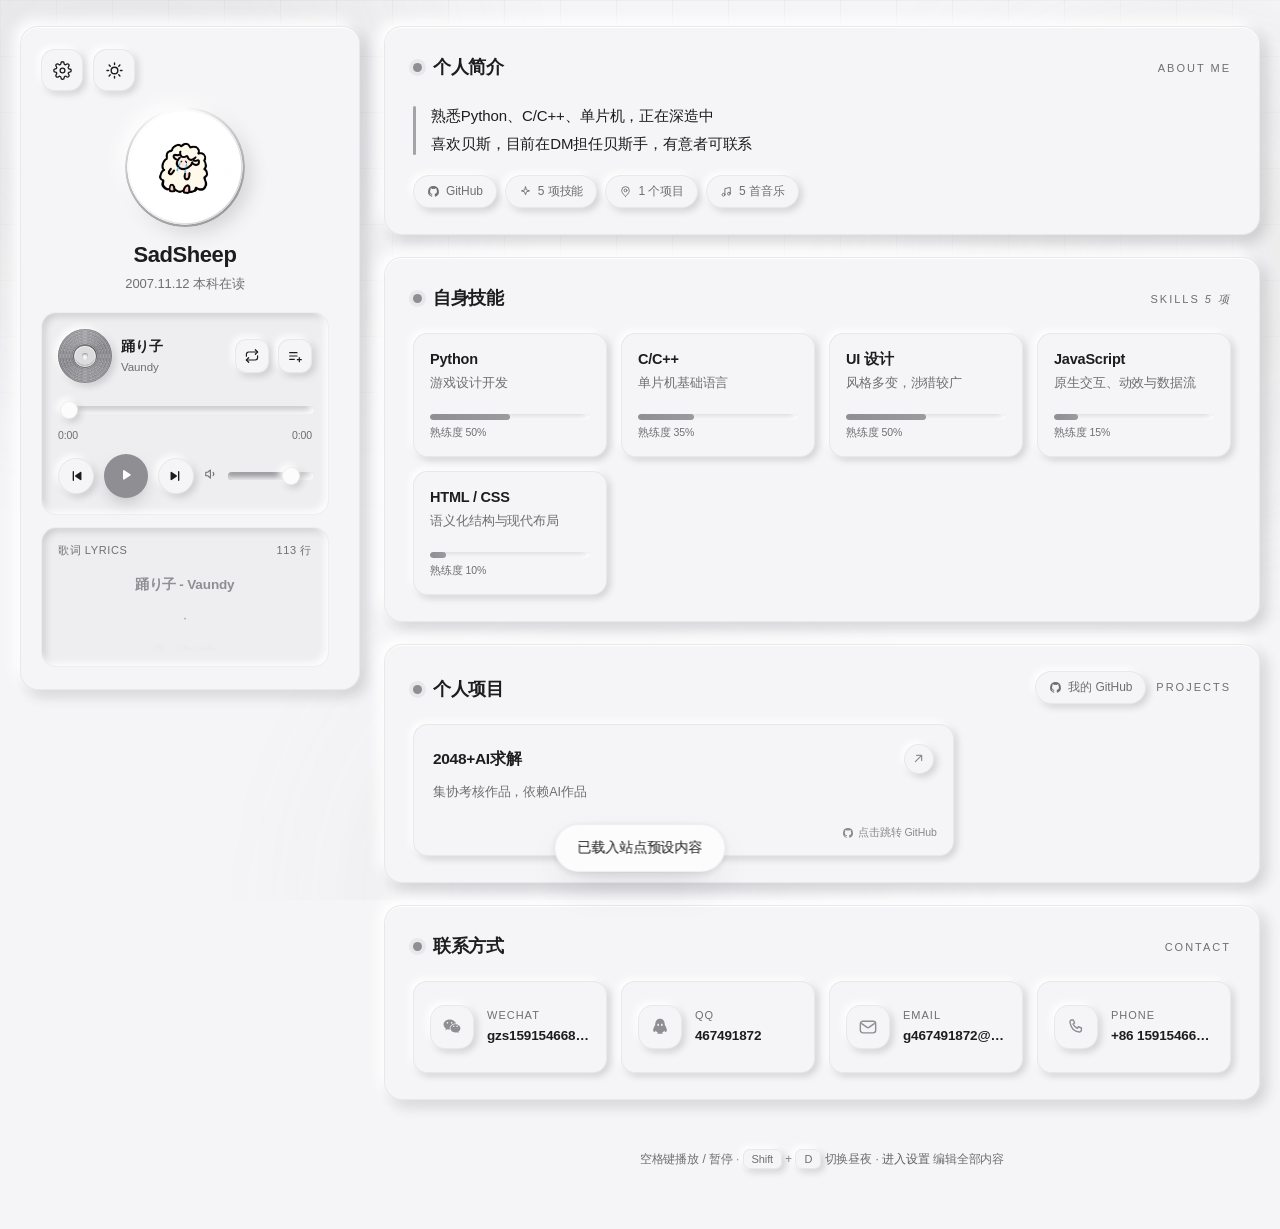
==== commit 9345080b: "Add files via upload" ====
--- a/index.html
+++ b/index.html
@@ -7,8 +7,8 @@
 <meta name="description" content="可定制的个人主页：个人简介 / 自身技能 / 个人项目 / 联系方式 / 音乐播放器">
 <title>个人主页</title>
 <link rel="icon" href="data:image/svg+xml,%3Csvg xmlns='http://www.w3.org/2000/svg' viewBox='0 0 32 32'%3E%3Crect width='32' height='32' rx='9' fill='%230071e3'/%3E%3Ccircle cx='16' cy='13' r='4.6' fill='%23fff'/%3E%3Cpath d='M7 27c1.4-4.6 5-7 9-7s7.6 2.4 9 7' fill='%23fff'/%3E%3C/svg%3E">
-<link rel="stylesheet" href="css/theme.css?v=13">
-<link rel="stylesheet" href="css/main.css?v=13">
+<link rel="stylesheet" href="css/theme.css?v=15">
+<link rel="stylesheet" href="css/main.css?v=15">
 
 <!-- =========================================================================
      首屏主题预置（必须内联、且放在样式表之后）
@@ -211,8 +211,9 @@
 <!-- 轻提示 -->
 <div class="toast" id="toast" role="status" aria-live="polite"></div>
 
-<script src="js/store.js?v=13"></script>
-<script src="js/theme.js?v=13"></script>
-<script src="js/main.js?v=13"></script>
+<script src="js/version.js?v=16"></script>
+<script src="js/store.js?v=16"></script>
+<script src="js/theme.js?v=16"></script>
+<script src="js/main.js?v=16"></script>
 </body>
 </html>
